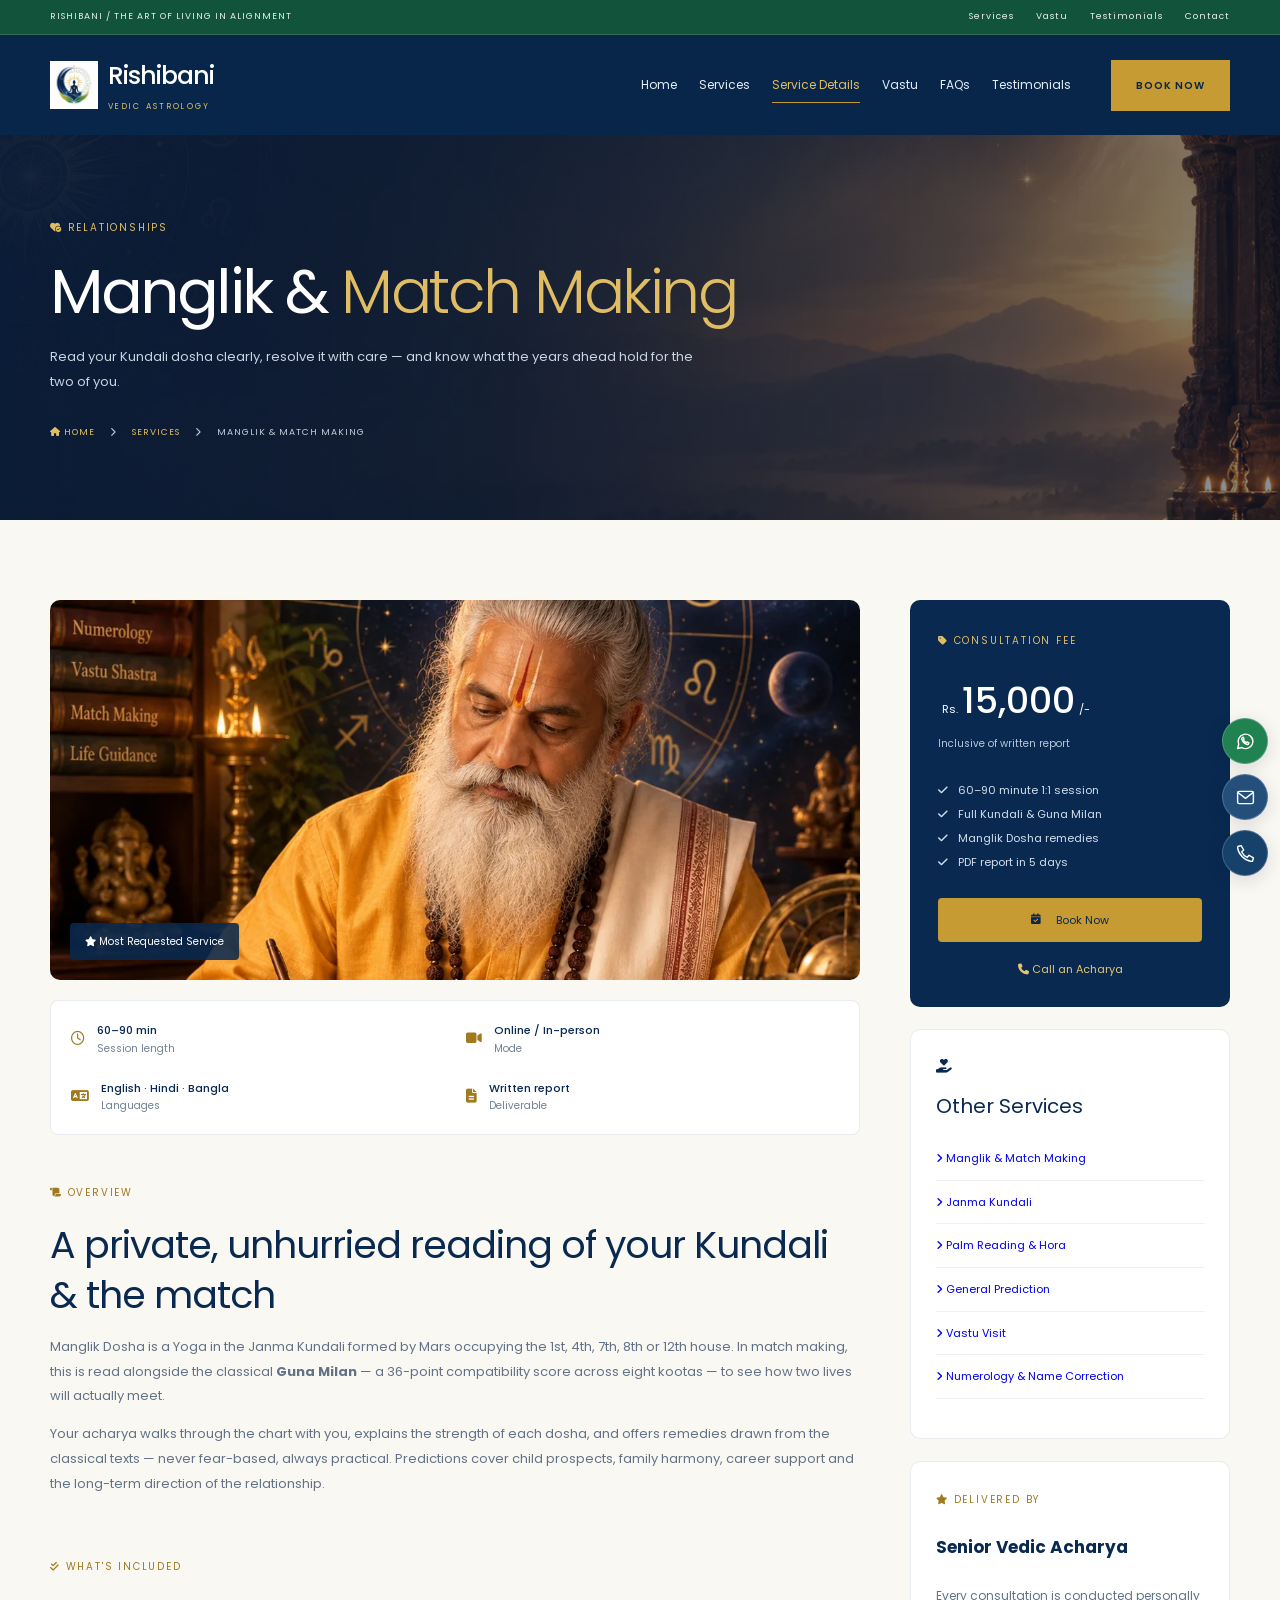
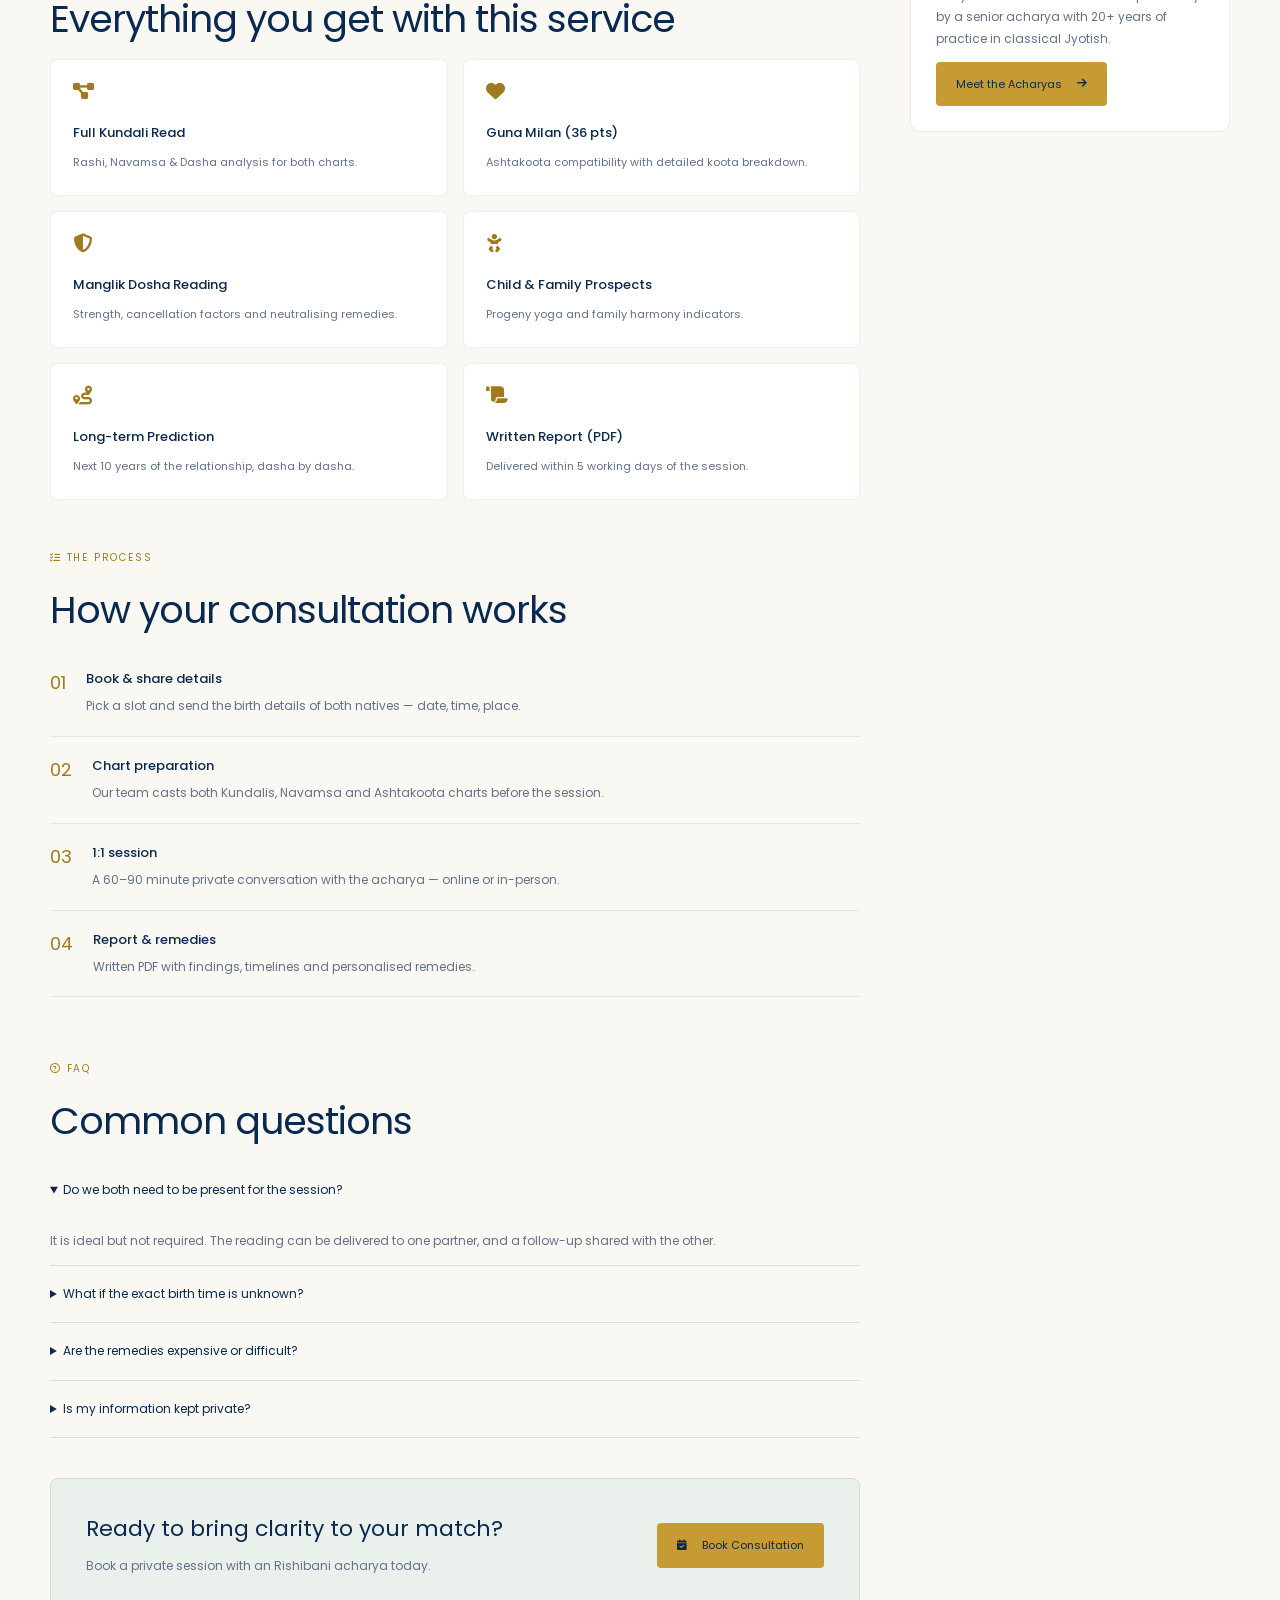
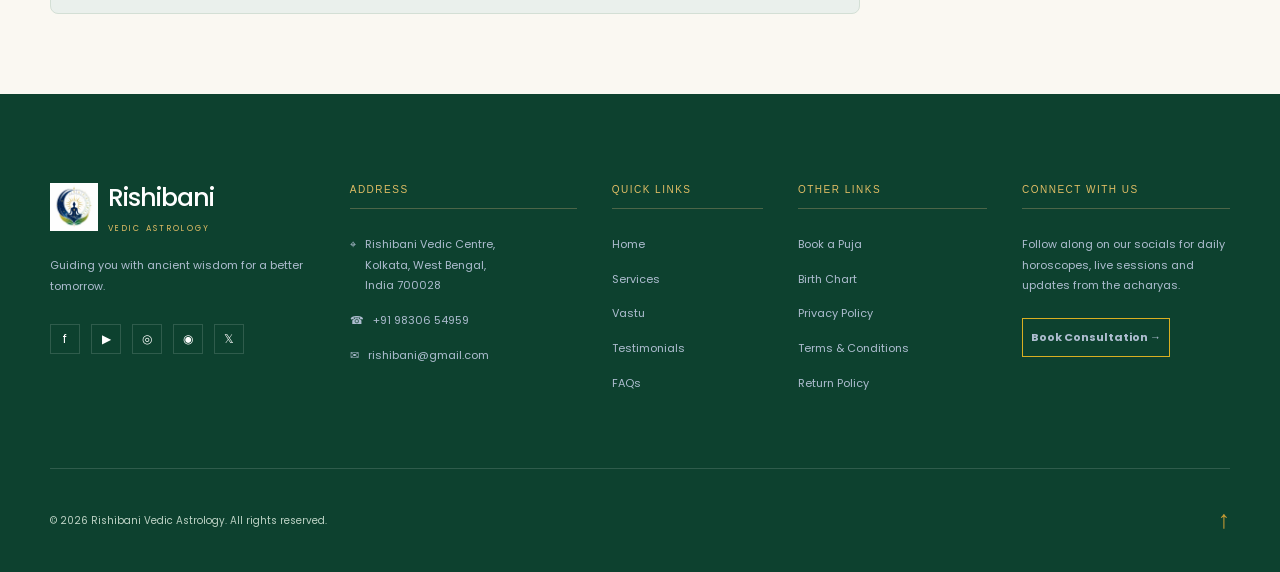
==== service-detail.html @ cd46492f "Initial commit" ====
<!doctype html>
<html lang="en">
  <head>
    <meta charset="utf-8" />
    <meta name="viewport" content="width=device-width, initial-scale=1" />
    <title>Manglik &amp; Match Making Analysis — Rishibani</title>
    <meta name="description" content="Personal Manglik Dosha and Guna Milan analysis by senior Vedic acharyas — includes child-issue and future-relationship prediction, with remedies from classical texts." />
    <link rel="preconnect" href="https://fonts.googleapis.com" />
    <link rel="preconnect" href="https://fonts.gstatic.com" crossorigin />
    <link href="https://fonts.googleapis.com/css2?family=Poppins:wght@300;400;500;600;700;800&display=swap" rel="stylesheet" />
    <link rel="stylesheet" href="https://cdnjs.cloudflare.com/ajax/libs/font-awesome/6.5.2/css/all.min.css" />
    <link rel="icon" type="image/png" href="assets/logo-optimized.webp" />
    <link rel="stylesheet" href="styles.css?v=4" />
  </head>
  <body class="inner-page">

    <div class="preloader" aria-hidden="true"><img src="assets/logo-optimized.webp" alt="" /><span>Rishibani</span><i></i></div>
    <header class="hero inner-header site-header" id="home">

      <div class="contact-bar">
        <div class="container"><span>☎ &nbsp;+91 98306 54959</span><span>✉ &nbsp;rishibani@gmail.com</span><div><a href="services.html">Services</a><a href="index.html#vastu">Vastu</a><a href="index.html#testimonials">Testimonials</a><a href="index.html#book">Contact</a><a href="index.html#book">Login / Signup</a></div></div>
      </div>
      <nav class="nav container" aria-label="Main navigation">
        <a href="index.html" class="brand" aria-label="Rishibani home">
          <img src="assets/logo-optimized.webp" alt="Rishibani logo" /><span><b>Rishibani</b><small>Vedic Astrology</small></span>
        </a>
        <button class="menu-toggle" aria-label="Open menu" aria-expanded="false"><span></span><span></span></button>
        <div class="nav-links">
          <a href="index.html">Home</a>
          <a href="services.html">Services</a><a href="service-detail.html" aria-current="page">Service Details</a><a href="index.html#vastu">Vastu</a><a href="index.html#faq">FAQs</a><a href="index.html#testimonials">Testimonials</a>
        </div>
        <a class="outline-button nav-cta" href="index.html#book">Book Now</a>
      </nav>

    </header>

    <!-- Hero / breadcrumb -->
    <section class="page-hero page-hero-img" style="--hero-img:url('assets/h2-optimized.webp')">
      <div class="ph-bg" aria-hidden="true"></div>
      <div class="ph-orbs" aria-hidden="true">
        <span class="orb-a"></span><span class="orb-b"></span><span class="orb-c"></span>
      </div>
      <div class="container ph-inner">
        <span class="ph-eyebrow"><i class="fa-solid fa-heart-circle-check"></i> Relationships</span>
        <h1>Manglik &amp; <em>Match Making</em></h1>
        <p>Read your Kundali dosha clearly, resolve it with care — and know what the years ahead hold for the two of you.</p>
        <nav class="crumb" aria-label="Breadcrumb">
          <a href="./index.html"><i class="fa-solid fa-house"></i> HOME</a>
          <span class="crumb-sep"><i class="fa-solid fa-chevron-right"></i></span>
          <a href="./services.html">SERVICES</a>
          <span class="crumb-sep"><i class="fa-solid fa-chevron-right"></i></span>
          <span class="crumb-current">MANGLIK &amp; MATCH MAKING</span>
        </nav>
      </div>
    </section>

    <!-- Service detail -->
    <section class="sd-wrap">
      <div class="container sd-grid">

        <!-- Main -->
        <article class="sd-main">

          <!-- Cover image -->
          <div class="sd-cover" style="background-image:url('assets/astologer-optimized.webp')" aria-hidden="true">
            <span class="sd-cover-tag"><i class="fa-solid fa-star"></i> Most Requested Service</span>
          </div>

          <!-- Quick stats -->
          <div class="sd-stats">
            <div class="sd-stat">
              <span class="k"><i class="fa-regular fa-clock"></i></span>
              <div><b>60–90 min</b><em>Session length</em></div>
            </div>
            <div class="sd-stat">
              <span class="k"><i class="fa-solid fa-video"></i></span>
              <div><b>Online / In-person</b><em>Mode</em></div>
            </div>
            <div class="sd-stat">
              <span class="k"><i class="fa-solid fa-language"></i></span>
              <div><b>English · Hindi · Bangla</b><em>Languages</em></div>
            </div>
            <div class="sd-stat">
              <span class="k"><i class="fa-solid fa-file-lines"></i></span>
              <div><b>Written report</b><em>Deliverable</em></div>
            </div>
          </div>

          <!-- Overview -->
          <div class="sd-block">
            <span class="sd-kicker"><i class="fa-solid fa-scroll"></i> Overview</span>
            <h2>A private, unhurried reading of your Kundali &amp; the match</h2>
            <p class="sd-lead">Manglik Dosha is a Yoga in the Janma Kundali formed by Mars occupying the 1st, 4th, 7th, 8th or 12th house. In match making, this is read alongside the classical <b>Guna Milan</b> — a 36-point compatibility score across eight kootas — to see how two lives will actually meet.</p>
            <p>Your acharya walks through the chart with you, explains the strength of each dosha, and offers remedies drawn from the classical texts — never fear-based, always practical. Predictions cover child prospects, family harmony, career support and the long-term direction of the relationship.</p>
          </div>

          <!-- Whats included -->
          <div class="sd-block">
            <span class="sd-kicker"><i class="fa-solid fa-check-double"></i> What's Included</span>
            <h2>Everything you get with this service</h2>
            <div class="sd-inc">
              <div class="sd-inc-item">
                <i class="fa-solid fa-diagram-project"></i>
                <h4>Full Kundali Read</h4>
                <p>Rashi, Navamsa &amp; Dasha analysis for both charts.</p>
              </div>
              <div class="sd-inc-item">
                <i class="fa-solid fa-heart"></i>
                <h4>Guna Milan (36 pts)</h4>
                <p>Ashtakoota compatibility with detailed koota breakdown.</p>
              </div>
              <div class="sd-inc-item">
                <i class="fa-solid fa-shield-halved"></i>
                <h4>Manglik Dosha Reading</h4>
                <p>Strength, cancellation factors and neutralising remedies.</p>
              </div>
              <div class="sd-inc-item">
                <i class="fa-solid fa-baby"></i>
                <h4>Child &amp; Family Prospects</h4>
                <p>Progeny yoga and family harmony indicators.</p>
              </div>
              <div class="sd-inc-item">
                <i class="fa-solid fa-route"></i>
                <h4>Long-term Prediction</h4>
                <p>Next 10 years of the relationship, dasha by dasha.</p>
              </div>
              <div class="sd-inc-item">
                <i class="fa-solid fa-scroll"></i>
                <h4>Written Report (PDF)</h4>
                <p>Delivered within 5 working days of the session.</p>
              </div>
            </div>
          </div>

          <!-- Process -->
          <div class="sd-block">
            <span class="sd-kicker"><i class="fa-solid fa-list-check"></i> The Process</span>
            <h2>How your consultation works</h2>
            <ol class="sd-steps">
              <li>
                <span class="sn">01</span>
                <div><h4>Book &amp; share details</h4><p>Pick a slot and send the birth details of both natives — date, time, place.</p></div>
              </li>
              <li>
                <span class="sn">02</span>
                <div><h4>Chart preparation</h4><p>Our team casts both Kundalis, Navamsa and Ashtakoota charts before the session.</p></div>
              </li>
              <li>
                <span class="sn">03</span>
                <div><h4>1:1 session</h4><p>A 60–90 minute private conversation with the acharya — online or in-person.</p></div>
              </li>
              <li>
                <span class="sn">04</span>
                <div><h4>Report &amp; remedies</h4><p>Written PDF with findings, timelines and personalised remedies.</p></div>
              </li>
            </ol>
          </div>

          <!-- FAQ -->
          <div class="sd-block">
            <span class="sd-kicker"><i class="fa-regular fa-circle-question"></i> FAQ</span>
            <h2>Common questions</h2>
            <div class="sd-faq">
              <details open>
                <summary>Do we both need to be present for the session?</summary>
                <p>It is ideal but not required. The reading can be delivered to one partner, and a follow-up shared with the other.</p>
              </details>
              <details>
                <summary>What if the exact birth time is unknown?</summary>
                <p>We can perform a birth-time rectification using major life events, or fall back to a Hora + Palmistry reading — please tell us at booking.</p>
              </details>
              <details>
                <summary>Are the remedies expensive or difficult?</summary>
                <p>No. Our remedies are simple mantra, daan and lifestyle practices from the classical texts — never fear-based or costly.</p>
              </details>
              <details>
                <summary>Is my information kept private?</summary>
                <p>Yes. All charts, notes and reports are strictly confidential to you and your acharya.</p>
              </details>
            </div>
          </div>

          <!-- Bottom CTA -->
          <div class="sd-cta-strip">
            <div>
              <h3>Ready to bring clarity to your match?</h3>
              <p>Book a private session with an Rishibani acharya today.</p>
            </div>
            <a href="index.html#book" class="btn btn-gold"><i class="fa-solid fa-calendar-check"></i> Book Consultation</a>
          </div>

        </article>

        <!-- Sidebar -->
        <aside class="sd-side">

          <!-- Booking card (sticky) -->
          <div class="sd-book">
            <div class="sd-book-top">
              <span class="sd-book-eyebrow"><i class="fa-solid fa-tag"></i> Consultation Fee</span>
              <div class="sd-book-price">
                <span class="cur">Rs.</span><span class="amt">15,000</span><span class="suf">/-</span>
              </div>
              <span class="sd-book-note">Inclusive of written report</span>
            </div>
            <ul class="sd-book-list">
              <li><i class="fa-solid fa-check"></i> 60–90 minute 1:1 session</li>
              <li><i class="fa-solid fa-check"></i> Full Kundali &amp; Guna Milan</li>
              <li><i class="fa-solid fa-check"></i> Manglik Dosha remedies</li>
              <li><i class="fa-solid fa-check"></i> PDF report in 5 days</li>
            </ul>
            <a href="index.html#book" class="sd-book-cta"><i class="fa-solid fa-calendar-check"></i> Book Now</a>
            <a href="tel:+919830654959" class="sd-book-alt"><i class="fa-solid fa-phone"></i> Call an Acharya</a>
          </div>

          <!-- Other services -->
          <div class="side-card">
            <div class="side-head"><span class="ico"><i class="fa-solid fa-hand-holding-heart"></i></span><h3>Other Services</h3></div>
            <ul class="cat-list">
              <li><a href="./service-detail.html"><i class="fa-solid fa-angle-right"></i> Manglik &amp; Match Making</a></li>
              <li><a href="./service-detail.html"><i class="fa-solid fa-angle-right"></i> Janma Kundali</a></li>
              <li><a href="services.html#palm-reading"><i class="fa-solid fa-angle-right"></i> Palm Reading &amp; Hora</a></li>
              <li><a href="./service-detail.html"><i class="fa-solid fa-angle-right"></i> General Prediction</a></li>
              <li><a href="./service-detail.html"><i class="fa-solid fa-angle-right"></i> Vastu Visit</a></li>
              <li><a href="./service-detail.html"><i class="fa-solid fa-angle-right"></i> Numerology &amp; Name Correction</a></li>
            </ul>
          </div>

          <!-- Acharya card -->
          <div class="consult-card">
            <div class="cc-halo" aria-hidden="true"></div>
            <span class="cc-eyebrow"><i class="fa-solid fa-star"></i> Delivered by</span>
            <h4>Senior Vedic Acharya</h4>
            <p>Every consultation is conducted personally by a senior acharya with 20+ years of practice in classical Jyotish.</p>
            <a href="index.html#book" class="cc-btn">Meet the Acharyas <i class="fa-solid fa-arrow-right"></i></a>
          </div>

        </aside>

      </div>
    </section>

    <footer class="site-footer">
      <div class="container footer-grid">
        <div class="footer-brand"><a class="brand" href="#home"><img src="assets/logo-optimized.webp" alt="Rishibani logo" /><span><b>Rishibani</b><small>Vedic Astrology</small></span></a><p>Guiding you with ancient wisdom for a better tomorrow.</p><div class="social-links"><a href="#home">f</a><a href="#home">▶</a><a href="#home">◎</a><a href="#home">◉</a><a href="#home">𝕏</a></div></div>
        <div><h3>Address</h3><p class="footer-address">⌖ &nbsp; Rishibani Vedic Centre,<br />&nbsp;&nbsp;&nbsp;&nbsp; Kolkata, West Bengal,<br />&nbsp;&nbsp;&nbsp;&nbsp; India 700028</p><p>☎ &nbsp; +91 98306 54959</p><p>✉ &nbsp; rishibani@gmail.com</p></div>
        <div><h3>Quick Links</h3><a href="#home">Home</a><a href="services.html">Services</a><a href="index.html#vastu">Vastu</a><a href="index.html#testimonials">Testimonials</a><a href="index.html#faq">FAQs</a></div>
        <div><h3>Other Links</h3><a href="index.html#book">Book a Puja</a><a href="index.html#book">Birth Chart</a><a href="#home">Privacy Policy</a><a href="#home">Terms &amp; Conditions</a><a href="#home">Return Policy</a></div>
        <div><h3>Connect With Us</h3><p class="connect-copy">Follow along on our socials for daily horoscopes, live sessions and updates from the acharyas.</p><a class="footer-cta" href="index.html#book">Book Consultation →</a></div>
      </div>
      <div class="footer-bottom container"><span>© 2026 Rishibani Vedic Astrology. All rights reserved.</span><a href="#home" aria-label="Back to top">↑</a></div>
    </footer>
    <nav class="contact-dock" aria-label="Quick contact">
      <a class="dock-whatsapp" href="https://wa.me/919830654959" target="_blank" rel="noopener noreferrer" aria-label="Chat on WhatsApp"><svg viewBox="0 0 24 24" aria-hidden="true"><path d="M20.5 11.5a8.5 8.5 0 0 1-12.7 7.4L3 20l1.2-4.6a8.5 8.5 0 1 1 16.3-3.9Z"/><path d="M8.4 7.6c-.7.2-.9 1.1-.6 2 .8 2.7 3 4.9 5.7 5.7.9.3 1.8.1 2-.6l.4-1.1-2.2-1.1-.8.9c-1.5-.7-2.7-1.9-3.4-3.4l.9-.8-1.1-2.2Z"/></svg><span>WhatsApp</span></a>
      <a class="dock-mail" href="mailto:rishibani@gmail.com" aria-label="Email Rishibani"><svg viewBox="0 0 24 24" aria-hidden="true"><rect x="3" y="5" width="18" height="14" rx="2"/><path d="m3 6 9 7 9-7"/></svg><span>Email us</span></a>
      <a class="dock-call" href="tel:+919830654959" aria-label="Call Rishibani"><svg viewBox="0 0 24 24" aria-hidden="true"><path d="m7 3 3 5-2.5 2a14 14 0 0 0 6.5 6.5l2-2.5 5 3-.7 3c-.2.8-1 1.2-1.8 1C10.8 19.8 4.2 13.2 3 5.5 2.8 4.7 3.2 4 4 3.7Z"/></svg><span>Call us</span></a>
      <button class="scroll-top" type="button" aria-label="Scroll to top" hidden><svg viewBox="0 0 24 24" aria-hidden="true"><path d="m5 11 7-7 7 7M12 4v16"/></svg><span>Back to top</span></button>
    </nav>
    <script src="script.js"></script>
  </body>
</html>
---- styles.css ----
/*
 * Rishibani
 * Shared styles first, followed by home sections and service pages.
 * Later rules contain layout overrides; keep this order when editing.
 */

/* Shared styles and home page sections */
/* Interaction polish */
.site-header .nav-links a[aria-current="page"] {
  color:#e2bd62;
}
.site-header .nav-links a[aria-current="page"]::after {
  transform:scaleX(1);
}
.home-page .hero .card-devendra {
  background:#0b2947e8;
  border:1px solid #e0bd6538;
  border-radius:110px 110px 8px 8px;
}
.home-page .hero .guru-card p {
  color:#e5c67b;
}
.home-page .hero .card-devendra h2 {
  margin-top:13px;
}
.home-page .hero .card-devendra p {
  padding-bottom:6px;
}
body .upload-box:focus-visible,body summary:focus-visible {
  outline:2px solid #a17a20;
  outline-offset:4px;
}
body .faq-list details[open] {
  padding:0 15px;
  border-left:2px solid #c69b34;
}
body .faq-list details[open] summary {
  color:#092950;
  font-weight:500;
}
body .contact-dock {
  right:12px;
}
@media(max-width:760px) {
  body .contact-dock {
    flex-direction:row;
    bottom:max(10px,env(safe-area-inset-bottom));
    right:10px;
    gap:7px;
    padding:7px;
    background:#08264aee;
    border:1px solid #ffffff25;
    border-radius:30px;
  }
  body .contact-dock span { display:none; }
  body .site-footer { padding-bottom:75px; }
  body .nav.is-open .nav-links {
    box-shadow:0 16px 32px #061d3933;
  }
}
/* Keep scroll effects lightweight, especially on mobile. */
body .journey-card,body .ritual-card::before {
  backdrop-filter:none;
}
body .reveal {
  translate:none;
  transform:none;
  transition:opacity .35s ease;
}
body .page-progress {
  width:100%;
  transform:scaleX(0);
  transform-origin:left;
}
/* Home / our approach */
.history-section {
  background:#07170c url("assets/history-optimized.webp") center top / 100% auto no-repeat;
  padding:clamp(300px,37vw,540px) 0 85px;
  color:#f7f4e7;
  text-align:center;
}
.history-content {
  max-width:900px;
}
.history-kicker {
  color:#e0bd65;
  font-size:9px;
  letter-spacing:2.2px;
  margin-bottom:18px;
}
.history-content h2 {
  font-size:clamp(28px,3.1vw,44px);
  line-height:1.3;
  letter-spacing:-1px;
  margin-bottom:25px;
}
.history-content h2 span {
  color:#e0bd65;
}
.history-content>p:not(.history-kicker) {
  font-size:13px;
  line-height:1.95;
  color:#d6dece;
  max-width:790px;
  margin:0 auto 20px;
}
.history-content .gold-button {
  margin-top:12px;
  border-radius:5px;
}
@media(max-width:760px) {
  .history-section {
    background-size:auto 530px;
    padding:290px 0 60px;
  }
  .history-content h2 { font-size:29px; }
  .history-content>p:not(.history-kicker) { font-size:12px; }
}
/* Shared / sticky header */
/* Home header sits over the hero artwork until the page scrolls. */
.home-page header.site-header {
  background:transparent;
  margin-bottom:-100px;
  transition:background-color .25s,box-shadow .25s;
}
.home-page header.site-header .contact-bar {
  background:#12533c;
}
.home-page .hero-grid {
  padding-top:155px;
}
.home-page header.site-header.is-scrolled {
  background:#08264a;
  box-shadow:0 5px 22px #061d3926;
}
.home-page .vastu-plan {
  left:auto;
  right:calc(58% + 30px);
  bottom:auto;
  top:25px;
  width:125px;
  transform:rotate(4deg);
}
.home-page .vastu-house p {
  right:25px;
}
@media(max-width:760px) {
  .home-page header.site-header { margin-bottom:-90px; }
  .home-page .hero-grid { padding-top:125px; }
}
header.site-header {
  position:sticky;
  top:0;
  z-index:100;
  background:#08264a;
  color:#faf8f2;
  overflow:visible;
}
.site-header .nav {
  gap:20px;
}
.site-header .nav-links {
  gap:22px;
}
.site-header .nav-cta {
  background:#c69b34;
  color:#08264a;
  font-weight:600;
}
html {
  scroll-padding-top:155px!important;
}
@media(max-width:1000px) and (min-width:761px) {
  .site-header .nav-links { gap:12px; }
  .site-header .nav-links a { font-size:10px; }
  .site-header .brand b { font-size:22px; }
  .site-header .nav-cta { padding:10px 14px; }
}
@media(max-width:760px) {
  html { scroll-padding-top:140px!important; }
  .site-header .nav.is-open .nav-links {
    display:flex;
    gap:0;
    top:82px;
    background:#10345b;
    max-height:calc(100dvh - 140px);
    overflow-y:auto;
  }
}

:root  {
  --ink:#0d0928;
  --paper:#fffdf7;
  --gold:#d8af22;
  --violet:#28123f;
}

*  {
  box-sizing:border-box;
}

html  {
  scroll-behavior:smooth;
}

body  {
  margin:0;
  color:#fff;
  font-family:"DM Sans", sans-serif;
  background:var(--ink);
}

.hero  {
  min-height:100vh;
  overflow:hidden;
  position:relative;
  isolation:isolate;
  background:linear-gradient(rgba(9,5,31,.64),rgba(9,5,31,.82)),url("assets/hero.png") center/cover;
}

.hero::before  {
  content:"";
  position:absolute;
  inset:0;
  z-index:-2;
  opacity:.35;
  background-image:linear-gradient(30deg,transparent 49.5%,rgba(203,183,255,.18) 50%,transparent 50.5%),linear-gradient(-30deg,transparent 49.5%,rgba(203,183,255,.15) 50%,transparent 50.5%);
  background-size:190px 155px;
}

.container  {
  width:min(100% - 80px, 1280px);
  margin:auto;
}

.contact-bar  {
  position:relative;
  z-index:5;
  background:#0e4e38;
  border-top:1px solid rgba(255,255,255,.25);
  border-bottom:1px solid rgba(255,255,255,.18);
}

.contact-bar>.container  {
  min-height:41px;
  display:flex;
  align-items:center;
  gap:28px;
  color:#f5e4be;
  font-size:12px;
  font-weight:700;
}

.contact-bar span  {
  white-space:nowrap;
}

.contact-bar>div>div  {
  display:flex;
  gap:22px;
  margin-left:auto;
}

.contact-bar a  {
  color:#f4ead9;
  text-decoration:none;
}

.nav  {
  height:87px;
  display:flex;
  align-items:center;
  gap:36px;
  position:relative;
  z-index:3;
}

.brand  {
  color:#fff;
  text-decoration:none;
  display:flex;
  align-items:center;
  gap:10px;
  font-size:20px;
  letter-spacing:-.8px;
}

.brand img  {
  width:54px;
  height:54px;
  padding:3px;
  border-radius:2px;
  background:#fffdf4;
  object-fit:contain;
}

.brand b  {
  display:block;
  color:#fff;
  font-size:26px;
  line-height:1;
}

.brand small  {
  display:block;
  margin-top:5px;
  color:#d8af22;
  font-size:8px;
  font-weight:700;
  letter-spacing:2.3px;
  text-transform:uppercase;
}

.nav-links  {
  display:flex;
  gap:34px;
  margin-left:auto;
}

.nav-links a  {
  color:#e3dded;
  text-decoration:none;
  font-size:13px;
  transition:color .2s;
}

.nav-links a:hover  {
  color:var(--gold);
}

.outline-button,.gold-button  {
  border:1px solid var(--gold);
  border-radius:6px;
  min-height:44px;
  display:inline-flex;
  justify-content:center;
  align-items:center;
  padding:0 23px;
  color:#f7e99d;
  font-size:12px;
  font-weight:700;
  text-transform:uppercase;
  text-decoration:none;
  white-space:nowrap;
}

.nav-cta  {
  margin-left:105px;
}

.gold-button  {
  color:#17100a;
  background:var(--gold);
  min-height:51px;
  padding:0 25px;
  gap:12px;
  box-shadow:0 8px 27px rgba(217,175,34,.2);
}

.gold-button span  {
  font-size:19px;
}

.hero-grid  {
  min-height:calc(100vh - 94px);
  display:grid;
  grid-template-columns:1.14fr .86fr;
  align-items:center;
  gap:55px;
  padding:38px 0 95px;
  position:relative;
  z-index:1;
}

.eyebrow  {
  width:max-content;
  margin:0 0 28px;
  padding:7px 12px;
  border:1px solid rgba(216,175,34,.55);
  border-radius:20px;
  color:#eee8ed;
  letter-spacing:.2px;
  font-size:10px;
  font-weight:600;
}

h1  {
  margin:0;
  max-width:690px;
  font:700 clamp(42px,4.3vw,70px)/1.08 "Playfair Display", serif;
  letter-spacing:-2.5px;
}

.quote  {
  border-left:3px solid var(--gold);
  margin:27px 0 20px;
  padding:3px 0 3px 13px;
  color:#eeeaf4;
  font:600 14px/1.6 "Playfair Display",serif;
}

.description  {
  max-width:590px;
  margin:0;
  color:#aaa5bb;
  font-size:14px;
  line-height:1.7;
}

.hero-actions  {
  display:flex;
  gap:14px;
  margin-top:28px;
}

.guru-cards  {
  display:flex;
  align-items:center;
  gap:18px;
  justify-content:center;
  padding-top:18px;
}

.guru-card  {
  flex:1;
  max-width:255px;
  padding:9px 9px 17px;
  background:linear-gradient(145deg,rgba(72,34,93,.92),rgba(34,12,57,.9));
  border:1px solid rgba(177,104,194,.52);
  border-radius:14px;
  box-shadow:0 18px 50px rgba(0,0,0,.3);
}

.card-shastri  {
  transform:translateY(-13px);
}

.portrait  {
  height:245px;
  border-radius:8px;
  overflow:hidden;
  position:relative;
  background:#221536;
}

.portrait img  {
  width:100%;
  height:100%;
  display:block;
  object-fit:cover;
  object-position:center 34%;
  transition:transform .4s ease;
}

.guru-card:hover .portrait img  {
  transform:scale(1.045);
}

.guru-card h2  {
  margin:12px 0 2px;
  font:600 16px "Playfair Display",serif;
}

.guru-card p  {
  margin:0;
  color:#d7b532;
  font-size:10px;
}

.zodiac  {
  position:absolute;
  color:rgba(217,193,156,.1);
  font:130px/1 "Playfair Display",serif;
  border:1px solid rgba(217,193,156,.08);
  width:155px;
  height:155px;
  border-radius:50%;
  display:grid;
  place-items:center;
  z-index:-1;
}

.zodiac-left {
  left:-30px;
  top:115px
}

.zodiac-top {
  left:41%;
  top:18px
}

.zodiac-right {
  right:20px;
  top:80px
}

.scroll-cue  {
  position:absolute;
  bottom:24px;
  left:50%;
  transform:translateX(-50%);
  color:rgba(255,255,255,.45);
  letter-spacing:2px;
  font-size:9px;
}

.scroll-cue i {
  display:block;
  width:1px;
  height:25px;
  background:var(--gold);
  margin:7px auto 0;
}

.menu-toggle {
  display:none
}

.shanti-section  {
  background:#07031b;
  padding:105px 0;
}

.shanti-grid  {
  display:grid;
  grid-template-columns:420px 1fr;
  align-items:center;
  gap:65px;
}

.feature-guru-card  {
  margin:0;
  padding:14px 14px 18px;
  border:1px solid rgba(194,135,81,.35);
  border-radius:20px;
  background:#21103d;
}

.feature-guru-card img  {
  display:block;
  width:100%;
  aspect-ratio:1/1.04;
  object-fit:cover;
  object-position:center 40%;
  border-radius:8px;
}

.feature-guru-card h2  {
  margin:18px 0 3px;
  font:600 21px "Playfair Display",serif;
}

.feature-guru-card p  {
  margin:0;
  color:#d8af22;
  font-size:12px;
}

.section-kicker  {
  margin:0 0 17px;
  color:#e8be20;
  font-size:11px;
  font-weight:700;
}

.shanti-copy>h2  {
  margin:0;
  font:600 clamp(36px,3.5vw,55px)/1.13 "Playfair Display",serif;
  letter-spacing:-1.6px;
}

.section-intro  {
  max-width:720px;
  margin:18px 0 32px;
  color:#cbc4d5;
  font-size:15px;
  line-height:1.55;
}

.outcome-grid  {
  display:grid;
  grid-template-columns:1fr 1fr;
  gap:18px;
}

.outcome  {
  min-height:180px;
  padding:23px;
  border:1px solid;
  border-radius:14px;
  background:#160a31;
}

.outcome>div  {
  display:flex;
  justify-content:space-between;
  align-items:center;
}

.outcome h3  {
  margin:0;
  font:600 19px "Playfair Display",serif;
}

.outcome span  {
  font-size:24px;
}

.outcome ul  {
  list-style:none;
  padding:0;
  margin:58px 0 0;
  color:#e1dce7;
  font-size:12px;
  line-height:2.1;
}

.outcome li::before  {
  content:"✓";
  margin-right:12px;
  font-weight:700;
}

.planned  {
  border-color:#20c8c4;
}

.planned h3,.planned span,.planned li::before  {
  color:#25d7d2;
}

.chaos  {
  border-color:#ec2672;
}

.chaos h3,.chaos span,.chaos li::before  {
  color:#fb3479;
}

.shanti-cta  {
  margin-top:32px;
  background:#ff9d17;
  border-color:#ff9d17;
}

.future-section  {
  min-height:510px;
  position:relative;
  overflow:hidden;
  color:#1b2032;
  background:#f8ead4;
}

.future-image,.future-overlay  {
  position:absolute;
  inset:0;
}

.future-image  {
  background:url("assets/p1-optimized.webp") center/cover;
}

.future-overlay  {
  background:linear-gradient(90deg,rgba(255,244,218,.89) 0%,rgba(255,241,215,.73) 43%,rgba(255,245,226,.83) 100%);
}

.future-layout  {
  min-height:510px;
  position:relative;
  display:grid;
  grid-template-columns:42% 58%;
  align-items:center;
  gap:20px;
}

.future-copy  {
  padding:45px 0;
}

.future-kicker  {
  margin:0 0 8px;
  color:#9f641e;
  letter-spacing:1px;
  font-size:13px;
  font-weight:700;
}

.future-kicker b  {
  padding:0 7px;
}

.future-copy h2  {
  margin:0;
  font:700 clamp(43px,4vw,65px)/1 "Playfair Display",serif;
  letter-spacing:-2px;
}

.future-copy>p:not(.future-kicker)  {
  max-width:590px;
  margin:16px 0 22px;
  font-size:16px;
  font-weight:500;
  line-height:1.45;
}

.journey-button  {
  display:inline-flex;
  gap:18px;
  align-items:center;
  padding:14px 27px;
  background:#a96910;
  color:#fff7e7;
  border-radius:15px;
  text-decoration:none;
  font-weight:700;
}

.journey-button span  {
  font-size:22px;
}

.future-copy blockquote  {
  margin:15px 0 0 280px;
  padding:12px 18px;
  width:max-content;
  border:1px solid rgba(255,255,255,.9);
  border-radius:40px;
  background:rgba(255,252,241,.32);
  font:italic 16px/1.35 "Playfair Display",serif;
}

.journey-card  {
  padding:16px 20px 20px;
  border:1px solid rgba(197,153,91,.22);
  border-radius:17px;
  text-align:center;
  background:rgba(255,252,241,.67);
  box-shadow:0 8px 22px rgba(133,88,30,.08);
}

.journey-card h3  {
  margin:0 0 17px;
  font:700 22px "Playfair Display",serif;
}

.journey-steps  {
  display:flex;
  align-items:flex-start;
  justify-content:space-between;
  gap:8px;
}

.journey-steps article  {
  flex:1;
  min-width:0;
}

.journey-steps>b  {
  margin-top:38px;
  color:#754a31;
  font-size:28px;
  font-weight:400;
}

.step-icon  {
  width:80px;
  aspect-ratio:1;
  display:grid;
  place-items:center;
  margin:auto;
  color:#fff;
  border-radius:50%;
  font:38px "Playfair Display",serif;
  font-style:normal;
}

.chart {
  background:#284776
}

.life {
  background:#874aa4
}

.insight {
  background:#ed942f
}

.guide {
  background:#3e966d
}

.action {
  background:#c69436
}

.journey-steps h4  {
  margin:12px 0 5px;
  font:700 13px/1.05 "DM Sans",sans-serif;
}

.journey-steps p  {
  margin:0;
  font-size:11px;
  line-height:1.25;
}

.spheres-section  {
  padding:95px 0 110px;
  background:#07031b;
}

.spheres-heading  {
  text-align:center;
}

.spheres-heading p  {
  margin:0 0 17px;
  color:#e2be23;
  font-size:10px;
  font-weight:700;
}

.spheres-heading h2  {
  margin:0;
  color:#fffdf8;
  font:600 clamp(34px,3.6vw,52px)/1.12 "Playfair Display",serif;
  letter-spacing:-1.2px;
}

.spheres-heading span  {
  display:block;
  margin-top:15px;
  color:#d0c9d8;
  font-size:14px;
}

.sphere-grid  {
  display:grid;
  grid-template-columns:repeat(5,1fr);
  gap:13px;
  margin-top:48px;
}

.sphere-card  {
  min-width:0;
  overflow:hidden;
  border:1px solid;
  border-radius:13px;
  position:relative;
  min-height:300px;
  display:flex;
  flex-direction:column;
}

.sphere-card img  {
  width:100%;
  height:118px;
  object-fit:cover;
  object-position:center;
  opacity:.36;
  mix-blend-mode:luminosity;
}

.sphere-content  {
  position:relative;
  padding:0 20px 19px;
  margin-top:auto;
}

.sphere-content i  {
  display:grid;
  place-items:center;
  width:41px;
  height:41px;
  margin:-21px 0 72px;
  border-radius:50%;
  background:rgba(255,255,255,.12);
  color:#e8c91d;
  font:24px/1 "DM Sans",sans-serif;
  font-style:normal;
}

.sphere-content h3  {
  margin:0 0 8px;
  color:#fffdf8;
  font:600 18px "Playfair Display",serif;
}

.sphere-content p  {
  margin:0;
  color:#e1dce5;
  font-size:12px;
  line-height:1.45;
}

.career {
  background:#402266;
  border-color:#8855b1
}

.health {
  background:#591a4f;
  border-color:#984271
}

.finance {
  background:#583518;
  border-color:#a76e30
}

.education {
  background:#233f67;
  border-color:#456d9a
}

.love {
  background:#5b1c2e;
  border-color:#aa4c52
}

.vastu-section  {
  color:#253f6e;
  padding:26px 0;
  background:#fbf4e6;
}

.vastu-layout  {
  display:grid;
  grid-template-columns:22% 42% 36%;
  min-height:440px;
}

.vastu-house  {
  position:relative;
  overflow:hidden;
}

.vastu-house img  {
  width:100%;
  height:100%;
  object-fit:cover;
}

.vastu-house::after  {
  content:"";
  position:absolute;
  inset:0;
  background:linear-gradient(180deg,rgba(255,241,214,.38),rgba(255,222,181,.2));
}

.vastu-house p  {
  position:absolute;
  z-index:1;
  top:35px;
  left:40px;
  margin:0;
  color:#3d3735;
  font:600 26px/1.24 "Playfair Display",serif;
}

.vastu-details  {
  padding:33px 30px;
}

.vastu-label  {
  margin:0 0 3px;
  color:#ac6b12;
  font-size:10px;
  font-weight:700;
}

.vastu-details h2  {
  margin:0;
  font:700 clamp(28px,2.7vw,45px)/1.12 "Playfair Display",serif;
}

.vastu-details h3  {
  margin:6px 0 12px;
  color:#ad6a19;
  font-size:15px;
}

.vastu-details>p:not(.vastu-label)  {
  margin:0;
  color:#596172;
  font-size:13px;
  line-height:1.5;
}

.vastu-actions  {
  display:grid;
  grid-template-columns:1.16fr .84fr;
  gap:25px;
  margin-top:18px;
}

.upload-box  {
  min-height:172px;
  display:flex;
  flex-direction:column;
  align-items:center;
  justify-content:center;
  gap:10px;
  border:2px dashed #75a4df;
  border-radius:12px;
  background:#eef6ff;
  text-align:center;
  cursor:pointer;
}

.upload-box span  {
  color:#478ad1;
  font-size:43px;
  line-height:.7;
}

.upload-box strong  {
  color:#386caf;
  font-size:13px;
  line-height:1.35;
}

.upload-box small  {
  color:#7a8ba1;
  font-size:10px;
}

.vastu-benefits  {
  display:flex;
  flex-direction:column;
  justify-content:space-around;
  color:#4b596b;
  font-size:12px;
}

.vastu-benefits span  {
  white-space:nowrap;
}

.vastu-button  {
  display:inline-flex;
  align-items:center;
  justify-content:center;
  gap:16px;
  padding:13px 20px;
  border-radius:20px;
  background:#a96114;
  color:#fff;
  text-decoration:none;
  font-weight:700;
}

.vastu-button b  {
  font-size:20px;
}

.vastu-plan  {
  display:grid;
  grid-template-columns:1fr 95px;
  align-items:center;
  gap:8px;
  padding:26px 18px 26px 0;
}

.vastu-plan img  {
  width:100%;
  max-height:368px;
  object-fit:contain;
}

.vastu-plan p  {
  color:#564846;
  font:italic 17px/1.35 "Playfair Display",serif;
}

.rituals-section  {
  padding:100px 0;
  background:#07031b;
}

.rituals-heading  {
  text-align:center;
}

.rituals-heading p  {
  margin:0 0 27px;
  color:#e0b81d;
  font-size:12px;
  font-weight:700;
}

.rituals-heading h2  {
  margin:0;
  font:600 clamp(40px,4.1vw,65px)/1.1 "Playfair Display",serif;
  letter-spacing:-1.7px;
}

.rituals-heading span  {
  display:block;
  max-width:810px;
  margin:23px auto 0;
  color:#d9d1e1;
  font-size:18px;
  line-height:1.4;
}

.ritual-grid  {
  display:grid;
  grid-template-columns:repeat(3,1fr);
  gap:30px;
  margin-top:74px;
}

.ritual-card  {
  overflow:hidden;
  border:1px solid rgba(207,170,43,.42);
  border-radius:21px;
  background:#25103f;
}

.ritual-card img  {
  display:block;
  width:100%;
  height:240px;
  object-fit:cover;
  object-position:center;
}

.ritual-card>div  {
  min-height:285px;
  padding:33px 31px 25px;
  display:flex;
  flex-direction:column;
}

.ritual-card h3  {
  margin:0;
  font:600 27px "Playfair Display",serif;
}

.ritual-card p  {
  max-width:360px;
  margin:14px 0;
  color:#e1d9e6;
  font-size:16px;
  line-height:1.45;
}

.ritual-card a  {
  display:flex;
  align-items:center;
  justify-content:center;
  min-height:67px;
  margin-top:auto;
  border-radius:11px;
  background:#d9b532;
  color:#0d0821;
  font-size:17px;
  font-weight:700;
  text-decoration:none;
  text-transform:uppercase;
}

.support-section  {
  display:grid;
  grid-template-columns:32% 45% 23%;
  background:#fffaf0;
  color:#233a68;
}

.support-faq,.support-testimonials  {
  padding:34px;
  border-right:1px solid #eadfcd;
}

.support-title  {
  position:relative;
}

.support-title h2,.puja-booking h2  {
  margin:0;
  font:700 29px "Playfair Display",serif;
}

.support-title>a  {
  position:absolute;
  top:8px;
  right:0;
  color:#a7651c;
  font-size:12px;
  font-weight:700;
  text-decoration:none;
}

.support-title p  {
  margin:5px 0 16px;
  color:#626875;
  font-size:13px;
}

.faq-list  {
  display:grid;
  gap:7px;
}

.faq-list details  {
  border:1px solid #eee5d8;
  border-radius:9px;
  background:#fffdf9;
}

.faq-list summary  {
  padding:13px 16px;
  color:#34415d;
  cursor:pointer;
  font-size:13px;
  font-weight:600;
}

.faq-list p  {
  margin:0;
  padding:0 16px 12px;
  color:#637084;
  font-size:12px;
  line-height:1.4;
}

.testimonial-grid  {
  display:grid;
  grid-template-columns:repeat(3,1fr);
  gap:16px;
}

.testimonial-grid article  {
  min-width:0;
  padding:7px;
  border:1px solid #eee5d8;
  border-radius:12px;
  background:#fffdf9;
  box-shadow:0 4px 11px rgba(49,36,16,.05);
}

.video-thumb  {
  position:relative;
  overflow:hidden;
  height:157px;
  border-radius:8px;
  background:#68534d;
}

.video-thumb img  {
  width:100%;
  height:100%;
  object-fit:cover;
}

.video-thumb::after  {
  content:"";
  position:absolute;
  inset:0;
  background:linear-gradient(180deg,transparent,rgba(15,8,12,.34));
}

.video-thumb button  {
  position:absolute;
  z-index:1;
  top:50%;
  left:50%;
  transform:translate(-50%,-50%);
  width:43px;
  height:43px;
  padding-left:5px;
  border:0;
  border-radius:50%;
  background:#fff;
  color:#a65f10;
  box-shadow:0 3px 10px rgba(0,0,0,.25);
  cursor:pointer;
}

.video-thumb span  {
  position:absolute;
  z-index:1;
  right:5px;
  bottom:4px;
  padding:2px 3px;
  background:rgba(0,0,0,.65);
  color:#fff;
  font-size:9px;
}

.testimonial-grid q  {
  display:block;
  min-height:44px;
  margin:10px 2px 8px;
  color:#4b5872;
  font-size:12px;
  font-weight:600;
  line-height:1.3;
}

.testimonial-grid q::before,.testimonial-grid q::after  {
  content:"";
}

.testimonial-grid p  {
  margin:0;
  padding:4px 0 4px 35px;
  position:relative;
  border-top:1px solid #eee7dd;
  color:#33415f;
  font-size:11px;
}

.testimonial-grid p::before  {
  content:"";
  position:absolute;
  left:0;
  width:27px;
  height:27px;
  border-radius:50%;
  background:url("assets/test.jpeg") center/cover;
}

.testimonial-grid small  {
  display:block;
  color:#888c99;
  font-size:9px;
}

.puja-booking  {
  padding:34px 28px;
  background:linear-gradient(90deg,rgba(255,235,201,.93),rgba(247,209,161,.52)),url("assets/ganesh.jpg") center/cover;
}

.puja-booking h2  {
  color:#172d54;
}

.puja-booking>p  {
  margin:5px 0 20px;
  color:#484c59;
  font-size:13px;
  font-weight:600;
}

.puja-booking label  {
  display:block;
  margin:13px 0 0;
  color:#444958;
  font-size:12px;
  font-weight:700;
}

.puja-booking select,.puja-booking input  {
  display:block;
  width:100%;
  margin-top:7px;
  padding:11px 12px;
  border:1px solid #ded6cb;
  border-radius:6px;
  background:#fffdf9;
  color:#666;
  font:13px "DM Sans",sans-serif;
}

.puja-booking>a  {
  display:inline-flex;
  align-items:center;
  gap:16px;
  margin-top:20px;
  padding:13px 23px;
  border-radius:22px;
  background:#a65f10;
  color:#fff7e6;
  text-decoration:none;
  font-weight:700;
}

.puja-booking>a span  {
  font-size:20px;
}

.site-footer  {
  padding:85px 0 0;
  position:relative;
  overflow:hidden;
  background:#070d2a;
  color:#d1c9dc;
}

.site-footer::before  {
  content:"";
  position:absolute;
  inset:0;
  opacity:.25;
  background-image:radial-gradient(circle,#7580a6 0 1px,transparent 1.5px);
  background-size:32px 32px;
}

.site-footer::after  {
  content:"";
  position:absolute;
  height:130px;
  width:125%;
  left:-12%;
  bottom:-86px;
  border-radius:50% 50% 0 0;
  background:#101a43;
}

.footer-grid  {
  position:relative;
  z-index:1;
  display:grid;
  grid-template-columns:1.55fr 1.25fr 1fr 1fr 1.3fr;
  gap:42px;
}

.footer-brand p  {
  max-width:280px;
  color:#c2c7dd;
  font-size:15px;
  line-height:1.5;
}

.footer-grid h3  {
  width:max-content;
  margin:5px 0 26px;
  padding-bottom:13px;
  border-bottom:3px solid #d3ad35;
  color:#fff;
  font:600 20px "DM Sans",sans-serif;
}

.footer-grid>div:not(.footer-brand) a,.footer-grid>div:not(.footer-brand) p  {
  display:block;
  margin:0 0 14px;
  color:#bdc1d4;
  font-size:14px;
  line-height:1.5;
  text-decoration:none;
}

.footer-address  {
  line-height:1.55 !important;
}

.social-links  {
  display:flex;
  gap:11px;
  margin-top:27px;
}

.social-links a  {
  display:grid;
  place-items:center;
  width:39px;
  height:39px;
  border-radius:50%;
  background:#1b2347;
  color:#fff;
  text-decoration:none;
  font-size:14px;
}

.connect-copy  {
  font-size:16px !important;
  line-height:1.55 !important;
}

.footer-grid .footer-cta  {
  display:inline-block !important;
  margin-top:8px !important;
  padding:10px 14px;
  border:1px solid #d8af22;
  border-radius:5px;
  color:#e9ca50 !important;
  font-weight:700;
}

.footer-bottom  {
  position:relative;
  z-index:1;
  display:flex;
  justify-content:center;
  align-items:center;
  min-height:92px;
  margin-top:55px;
  color:#aeb5cf;
  font-size:13px;
}

.footer-bottom a  {
  position:absolute;
  right:0;
  display:grid;
  place-items:center;
  width:58px;
  height:58px;
  border-radius:50%;
  background:#7560cb;
  color:#fff;
  font-size:29px;
  text-decoration:none;
}

@media (max-width:850px) {
  .container {
    width:min(100% - 40px,600px)
  }
  .contact-bar {
    display:none
  }
  .nav {
    height:76px
  }
  .brand img {
    width:46px;
    height:46px
  }
  .brand b {
    font-size:22px
  }
  .nav-links,.nav-cta {
    display:none
  }
  .menu-toggle {
    display:block;
    margin-left:auto;
    background:none;
    border:0;
    width:40px
  }
  .menu-toggle span {
    height:1px;
    background:#fff;
    display:block;
    margin:7px
  }
  .nav.is-open .nav-links {
    display:flex;
    position:absolute;
    top:67px;
    left:0;
    right:0;
    flex-direction:column;
    gap:0;
    padding:10px 20px;
    background:#171034;
    border:1px solid rgba(216,175,34,.45);
    border-radius:8px
  }
  .nav.is-open .nav-links a {
    padding:12px 0
  }
  .hero-grid,.shanti-grid,.future-layout {
    grid-template-columns:1fr;
    padding-top:55px;
    gap:40px
  }
  .guru-cards {
    padding:0 0 20px
  }
  .portrait {
    height:220px
  }
  .scroll-cue {
    display:none
  }
  h1 {
    letter-spacing:-1.5px
  }
  .zodiac-top {
    left:70%
  }
  .shanti-section {
    padding:70px 0
  }
  .feature-guru-card {
    max-width:420px;
    margin:auto
  }
  .shanti-grid {
    padding-top:0
  }
  .outcome-grid {
    grid-template-columns:1fr
  }
  .future-section,.future-layout {
    min-height:auto
  }
  .future-layout {
    padding-top:55px;
    padding-bottom:55px
  }
  .journey-steps {
    display:grid;
    grid-template-columns:repeat(2,1fr);
    gap:22px
  }
  .journey-steps>b {
    display:none
  }
  .future-copy blockquote {
    margin:18px 0 0
  }
  .journey-card {
    padding:20px
  }
  .sphere-grid {
    grid-template-columns:repeat(2,1fr)
  }
  .sphere-card {
    min-height:280px
  }
  .vastu-layout {
    grid-template-columns:1fr
  }
  .vastu-house {
    height:250px
  }
  .vastu-details {
    padding:38px 25px
  }
  .vastu-actions {
    grid-template-columns:1fr
  }
  .vastu-benefits {
    gap:13px
  }
  .vastu-plan {
    padding:10px 20px 30px
  }
  .vastu-plan p {
    display:none
  }
  .ritual-grid {
    grid-template-columns:1fr;
    gap:22px
  }
  .ritual-card img {
    height:220px
  }
  .ritual-card>div {
    min-height:230px
  }
  .rituals-section {
    padding:75px 0
  }
  .rituals-heading span {
    font-size:15px
  }
  .support-section {
    grid-template-columns:1fr
  }
  .support-faq,.support-testimonials {
    border-right:0;
    border-bottom:1px solid #eadfcd
  }
  .testimonial-grid {
    gap:9px
  }
  .video-thumb {
    height:125px
  }
  .footer-grid {
    grid-template-columns:1fr 1fr;
    gap:28px
  }
  .footer-brand {
    grid-column:1/-1
  }
  .footer-bottom {
    flex-direction:column;
    gap:8px
  }
}

@media (max-width:460px) {
  .container {
    width:calc(100% - 32px)
  }
  .hero-actions {
    flex-direction:column;
    align-items:stretch
  }
  .guru-cards {
    gap:10px
  }
  .guru-card {
    padding:6px;
  }
  .portrait {
    height:180px
  }
  .guru-card h2 {
    font-size:14px
  }
  .guru-card p {
    font-size:8px
  }
  h1 {
    font-size:39px
  }
  .description {
    font-size:13px
  }
}


/* Home page layouts and responsive adjustments */

0,500;
1,400&display=swap');
:root{--gold:#c8ad7d;--cream:#eee9de;--muted:#a6ada6;--line:#ffffff19;--serif:"Cormorant Garamond",Georgia,serif}
body{background:#101716;color:var(--cream);font:14px/1.7 "DM Sans",sans-serif}html{scroll-padding-top:25px}h1,h2,h3{font-family:var(--serif)!important;font-weight:400!important}a,button{transition:background .25s,color .25s,transform .25s}a:focus-visible,button:focus-visible,summary:focus-visible,input:focus-visible{outline:2px solid var(--gold);outline-offset:5px}.container{width:min(1280px,calc(100% - 100px))}
.hero{min-height:auto;background:radial-gradient(ellipse at 80% 60%,#3c41302e,transparent 65%),#101716}.hero:before{display:none}.contact-bar{background:transparent;border:0;border-bottom:1px solid var(--line)}.contact-bar>.container{min-height:34px;font-size:9px;letter-spacing:1px;font-weight:400;color:var(--muted)}.contact-bar span{display:none}.contact-bar .container:before{content:"RISHIBANI / THE ART OF LIVING IN ALIGNMENT"}.contact-bar a:last-child{display:none}.contact-bar a{color:var(--muted)}.nav{height:100px;gap:30px}.brand img{background:transparent;width:48px;height:56px;padding:0}.brand b{font:30px var(--serif);letter-spacing:1px}.brand small{color:var(--gold);font-weight:400}.nav-links{gap:30px}.nav-links a{font-size:12px}.nav-cta{margin-left:20px!important}.outline-button,.gold-button,.journey-button,.vastu-button{border-radius:0;background:transparent;border:1px solid var(--gold);padding:16px 24px;min-height:48px;font-size:10px;letter-spacing:1px;font-weight:500;box-shadow:none;color:var(--cream)}.gold-button,.journey-button,.vastu-button{background:var(--gold);color:#17201b}.gold-button:hover,.journey-button:hover,.vastu-button:hover{background:#e6cea5;transform:translateY(-3px)}.hero-grid{grid-template-columns:1.2fr 1fr;min-height:690px;padding:55px 0 105px;gap:55px}.eyebrow{padding:0;border:0;border-radius:0;font-size:9px;letter-spacing:2.5px;font-weight:400;color:var(--gold);margin-bottom:30px}.eyebrow:before{content:"";width:30px;height:1px;background:var(--gold);display:inline-block;vertical-align:middle;margin-right:14px}h1{font-size:clamp(58px,6vw,88px);line-height:1;letter-spacing:-3px}h1 em{color:var(--gold);font-weight:400}.quote{border:0;padding:0;font:italic 24px var(--serif);margin:28px 0 14px}.description{font-size:13px;color:var(--muted);max-width:420px}.hero-actions{margin-top:32px;gap:16px}.guru-cards{position:relative;gap:0;padding:20px 0 45px;align-items:flex-end;perspective:1000px;justify-content:flex-start}.guru-cards:before{content:"";position:absolute;inset:-25px 0 0 10px;border:1px solid #c8ad7d25;border-radius:50% 50% 0 0;pointer-events:none}.guru-card{flex:none;width:65%;max-width:none;border:0;border-radius:0;background:none;padding:0;box-shadow:none}.card-shastri{transform:none}.portrait{height:420px;border-radius:170px 170px 2px 2px}.portrait img{object-position:center 30%}.guru-card h2{font-size:25px;margin-top:18px}.guru-card p{color:var(--gold);font-size:9px;letter-spacing:.5px}.card-devendra{width:38%;margin-left:-6%;padding:8px;background:#18211d;transform:translateY(50px);box-shadow:0 20px 60px #0006}.card-devendra .portrait{height:240px;border-radius:100px 100px 0 0}.card-devendra h2{font-size:20px}.card-devendra p{font-size:8px}.scroll-cue{left:50px;transform:none;bottom:25px;font-size:8px}.scroll-cue i{display:inline-block;width:70px;height:1px;vertical-align:middle;margin:0 0 0 20px}
.shanti-section,.spheres-section,.rituals-section{padding:115px 0;background:#101716}.shanti-section{background:#151e1a;border-top:1px solid var(--line)}.shanti-grid{grid-template-columns:.85fr 1.15fr;gap:95px}.feature-guru-card{background:none;border:0;border-left:1px solid var(--gold);border-radius:0;padding:0 0 0 25px}.feature-guru-card img{height:470px;object-fit:cover;border-radius:180px 180px 0 0}.feature-guru-card h2{font-size:26px}.feature-guru-card p{color:var(--gold)}.section-kicker,.future-kicker,.spheres-heading p,.vastu-label,.rituals-heading p{font-size:9px;letter-spacing:3px;font-weight:400;color:var(--gold);margin-bottom:25px}.shanti-copy>h2,.future-copy h2,.spheres-heading h2,.vastu-details h2,.rituals-heading h2,.support-title h2{font-size:clamp(40px,4.5vw,64px);line-height:1.05;letter-spacing:-1.7px}.section-intro{font-size:13px;color:var(--muted)}.outcome-grid{gap:25px}.outcome{min-height:0;padding:20px 0;border:0;border-top:1px solid #c8ad7d66;border-radius:0;background:none}.outcome h3{font-size:25px;color:var(--cream)}.outcome span,.planned li:before,.chaos li:before{color:var(--gold)}.outcome ul{margin-top:20px;color:var(--muted);font-size:11px}.chaos{opacity:.6}.shanti-cta{background:var(--gold);border-color:var(--gold)}
.future-section{color:var(--cream);padding:100px 0;min-height:0;background:#18221b}.future-overlay{background:linear-gradient(90deg,#101916aa,#101916ee)}.future-layout{min-height:0;grid-template-columns:1fr 1fr;gap:85px}.future-copy{padding:0}.future-copy>p:not(.future-kicker){font-size:13px;font-weight:400;color:#c8c9be;max-width:420px}.future-copy blockquote{margin:30px 0 0;padding:0;border:0;background:none;border-radius:0;width:auto;font:italic 25px/1.35 var(--serif)}.journey-card{padding:35px;border:1px solid #ffffff29;border-radius:0;background:#17201988;backdrop-filter:blur(12px);text-align:left;box-shadow:none}.journey-card h3{font-size:29px;margin-bottom:25px}.journey-steps{display:block}.journey-steps>b{display:none}.journey-steps article{display:grid;grid-template-columns:40px 1fr;column-gap:15px;padding:13px 0;border-top:1px solid var(--line)}.step-icon{grid-row:span 2;background:none!important;border-radius:0;width:auto;aspect-ratio:auto;font:18px var(--serif);color:var(--gold);margin:0;display:block}.journey-steps h4{font-size:12px;margin:0;font-weight:400}.journey-steps h4 br{display:none}.journey-steps p{font-size:11px;color:var(--muted);margin:5px 0 0}
.spheres-heading,.rituals-heading{text-align:left;max-width:820px}.spheres-heading span,.rituals-heading span{font-size:13px;color:var(--muted);margin:20px 0 0;max-width:650px}.sphere-grid{gap:15px;counter-reset:spheres}.sphere-card{min-height:355px;border:0;border-radius:0;background:#27372c;counter-increment:spheres}.sphere-card img{position:absolute;height:100%;opacity:.6;mix-blend-mode:normal;transition:transform .8s}.sphere-card:after{content:"";position:absolute;inset:0;background:linear-gradient(transparent,#101716 98%)}.sphere-card:hover img{transform:scale(1.08)}.sphere-content{position:absolute;bottom:0;z-index:1;padding:22px}.sphere-content i{display:none}.sphere-content:before{content:"0" counter(spheres);display:block;color:var(--gold);font-size:10px;letter-spacing:2px;margin-bottom:60px}.sphere-content h3{font-size:25px}.sphere-content p{font-size:11px;color:#c8cdc5}
.vastu-section{background:var(--cream);color:#24322b;padding:100px 0}.vastu-layout{grid-template-columns:.85fr 1.15fr;gap:65px;position:relative}.vastu-house{min-height:620px;border-radius:180px 180px 0 0}.vastu-house img{position:absolute;inset:0;object-fit:cover}.vastu-house:after{background:linear-gradient(transparent 40%,#14231bcc)}.vastu-house p{top:auto;bottom:35px;left:35px;color:white;font-size:38px}.vastu-details{padding:0}.vastu-label{color:#887044}.vastu-details h3{font-size:25px;color:#5e6658;margin:20px 0}.vastu-details>p:not(.vastu-label){font-size:13px;color:#667168}.vastu-actions{grid-template-columns:1fr;gap:20px}.upload-box{border:1px dashed #9d9e8c;border-radius:0;background:#ffffff55;padding:25px}.upload-box span{color:#857044}.upload-box strong{color:#394c40;font-weight:400}.upload-box small{color:#727e73}.vastu-benefits{display:grid;grid-template-columns:1fr 1fr;gap:12px;font-size:10px}.vastu-benefits span{white-space:normal}.vastu-button{width:max-content;margin-top:10px}.vastu-plan{position:absolute;bottom:-30px;left:24%;display:block;width:150px;background:#fff;padding:10px;box-shadow:0 10px 30px #0002;transform:rotate(5deg)}.vastu-plan p{display:none}.vastu-plan img{display:block}.upload-box.dragover{background:#ded8c5}
.ritual-grid{margin-top:50px;gap:30px}.ritual-card{border:1px solid var(--line);border-radius:0;background:#19221d;transition:transform .35s,border-color .35s}.ritual-card:hover{transform:translateY(-8px);border-color:#c8ad7d77}.ritual-card img{height:260px;filter:saturate(.8)}.ritual-card>div{min-height:240px;padding:30px}.ritual-card h3{font-size:31px}.ritual-card p{font-size:12px;color:var(--muted)}.ritual-card a{background:none;border-radius:0;border-top:1px solid var(--line);min-height:0;padding-top:20px;justify-content:space-between;color:var(--gold);font-size:10px;letter-spacing:2px;font-weight:400}.ritual-card a:after{content:"↗";font-size:19px}
.support-section{background:#eae6dc;color:#25332b;grid-template-columns:1fr 1fr;gap:65px;padding:100px max(50px,calc((100vw - 1280px)/2))}.support-faq,.support-testimonials{padding:0;border:0;min-width:0}.support-testimonials{grid-column:1/-1;grid-row:1;border-bottom:1px solid #25332b22;padding-bottom:55px}.support-title>a{display:none}.support-title p{font-size:13px;color:#727b71;margin:15px 0 35px}.testimonial-grid{gap:30px}.testimonial-grid article{border:0;border-radius:0;box-shadow:none;background:#f4f0e7;padding:12px 12px 25px}.video-thumb{height:auto;aspect-ratio:16/10;border-radius:0}.video-thumb img{filter:saturate(.7)}.video-thumb button{top:auto;left:20px;bottom:20px;transform:none;width:45px;height:45px;background:#f4f0e7db;color:#24322b;box-shadow:none}.video-thumb span{display:none}.testimonial-grid q{font:italic 25px/1.25 var(--serif);padding:22px 12px;margin:0;min-height:110px;color:#344338}.testimonial-grid p{margin:0 12px;padding:15px 0 0;font-size:11px;border-color:#25332b22}.testimonial-grid p:before{display:none}.testimonial-grid small{font-size:10px;color:#748074}.faq-list{gap:0}.faq-list details{border:0;border-bottom:1px solid #25332b30;border-radius:0;background:none}.faq-list summary{padding:20px 0;font-weight:400;font-size:12px;list-style:none;display:flex;justify-content:space-between;gap:15px}.faq-list summary:after{content:"+";font-size:20px}.faq-list details[open] summary:after{content:"−"}.faq-list p{padding:0 0 18px;color:#667167}.puja-booking{padding:45px;background:linear-gradient(90deg,#17251ef0,#17251ea8),url("assets/ganesh.jpg") center/cover;color:var(--cream)}.puja-booking h2{font-size:46px;color:var(--cream)}.puja-booking>p{color:#c6cabc;font-weight:400}.puja-booking label{color:#d2d5c6;font-size:10px;letter-spacing:1px;font-weight:400;margin:20px 0}.puja-booking input,.puja-booking select{border:0;border-radius:0;background:#f2edde;min-width:0;padding:13px;color:#28352c}.puja-booking>a{background:var(--gold);color:#25332b;border-radius:0;font-size:12px;font-weight:400}
.site-footer{background:#0d1411;padding-top:85px}.site-footer:before,.site-footer:after{display:none}.footer-grid{grid-template-columns:1.4fr 1.2fr .8fr 1fr 1.1fr;gap:35px}.footer-grid h3{font-family:"DM Sans",sans-serif!important;font-size:10px;text-transform:uppercase;letter-spacing:1.5px;border-bottom:1px solid #c8ad7d55;color:var(--gold);width:auto;margin-bottom:25px}.footer-grid p,.footer-grid>div>a:not(.brand){font-size:11px!important;line-height:1.9!important;color:var(--muted)!important}.footer-brand p{margin-top:20px}.social-links a{width:30px;height:30px;border:1px solid var(--line);border-radius:0;background:none;font-size:12px}.footer-cta{padding:8px!important;border-radius:0!important}.footer-bottom{justify-content:space-between;min-height:0;padding:30px 0;border-top:1px solid var(--line);margin-top:60px;font-size:10px}.footer-bottom a{position:static;width:auto;height:auto;background:none;border-radius:0;color:var(--gold);font-size:25px}
.reveal{opacity:0;translate:0 25px;transition:opacity .8s ease,translate .8s ease}.reveal.visible{opacity:1;translate:0 0}.page-progress{position:fixed;left:0;top:0;height:2px;background:var(--gold);z-index:100;width:0;pointer-events:none}
@media(max-width:1100px){.container{width:calc(100% - 60px)}.nav{gap:18px}.nav-links{gap:18px}.hero-grid{gap:30px}h1{font-size:65px}.hero-actions{flex-wrap:wrap}.shanti-grid,.future-layout{gap:45px}.sphere-grid{grid-template-columns:repeat(3,1fr)}.footer-grid{grid-template-columns:repeat(3,1fr)}.support-section{padding:80px 30px;gap:40px}.vastu-layout{gap:40px}.contact-bar .container>div{display:none}}
@media(max-width:760px){.container{width:calc(100% - 40px)}.contact-bar{display:block}.contact-bar>.container{font-size:7px}.nav{height:90px}.brand img{width:40px;height:45px}.brand b{font-size:26px}.brand small{font-size:7px}.nav-links{display:none}.nav-cta{display:inline-flex;margin-left:auto!important;padding:10px 14px;min-height:0}.menu-toggle{display:block;order:3;margin:0;width:25px;padding:0}.nav.is-open .nav-links{top:82px;background:#1a241d;border:1px solid var(--line);border-radius:0}.hero-grid{grid-template-columns:1fr;min-height:0;padding:35px 0 95px;gap:45px}h1{font-size:clamp(49px,9vw,70px);letter-spacing:-2px}.eyebrow{font-size:8px;letter-spacing:1.5px}.hero-actions{gap:10px}.gold-button,.outline-button{padding:14px 18px}.guru-cards{width:90%;max-width:430px;margin:auto;padding-bottom:45px}.portrait{height:350px}.card-devendra .portrait{height:200px}.scroll-cue{display:block;left:20px}.shanti-section,.spheres-section,.rituals-section{padding:75px 0}.shanti-grid,.future-layout,.vastu-layout{grid-template-columns:1fr;gap:45px}.shanti-grid{padding:0}.feature-guru-card{max-width:420px;margin:0}.feature-guru-card img{height:410px}.outcome-grid{grid-template-columns:1fr 1fr}.future-section{padding:75px 0}.future-layout{padding:0}.future-overlay{background:#101b18bf}.journey-card{padding:25px}.journey-steps{display:block}.sphere-grid{grid-template-columns:1fr 1fr;gap:12px}.sphere-card{min-height:315px}.sphere-content{padding:18px}.sphere-content h3{font-size:25px}.sphere-content p{font-size:10px}.vastu-section{padding:70px 0}.vastu-house{height:auto;min-height:400px}.vastu-details{padding:0}.vastu-plan{display:none}.ritual-grid{grid-template-columns:1fr}.ritual-card img{height:280px}.support-section{display:flex;flex-direction:column;padding:65px 20px;gap:45px}.support-testimonials{order:-1}.testimonial-grid{grid-template-columns:1fr;gap:22px}.testimonial-grid q{min-height:0}.video-thumb{height:auto}.puja-booking{padding:28px}.footer-grid{grid-template-columns:1fr 1fr;gap:25px}.footer-brand,.footer-grid>div:last-child{grid-column:1/-1}.site-footer{padding-top:60px}.footer-bottom{flex-direction:row;gap:20px}.footer-bottom span{max-width:240px}}
@media(max-width:760px){h1{font-size:clamp(49px,9vw,70px)}}
@media(prefers-reduced-motion:reduce){html{scroll-behavior:auto}*,*:before,*:after{animation:none!important;transition:none!important}.reveal{opacity:1;translate:none}}

/* Typography, Graha Shanti and ritual cards */

:root {
  --serif:"Poppins",sans-serif
}

:root {
  --navy:#092950;
  --gold:#c69b34;
  --cream:#faf8f2;
  --muted:#aebdd0;
  --line:#ffffff24
}

body {
  background:#092950
}

/* Home / hero */
.hero {
  background:radial-gradient(ellipse at 85% 45%,#184777,transparent 70%),#08264a
}

.brand small,.eyebrow,.section-kicker,.future-kicker,.rituals-heading>p {
  color:#e0bd65
}

.card-devendra {
  background:#10345b
}

.guru-cards:before {
  border-color:#c69b3445
}

.quote {
  color:#e0e7ee
}

.gold-button,.journey-button,.vastu-button,.puja-booking>a {
  background:#c69b34;
  color:#071f3d;
  border-color:#c69b34
}

/* Home / life areas */
.spheres-section {
  background:#f7f8fa;
  color:#092950
}

.spheres-heading h2 {
  color:#092950
}

.spheres-heading p {
  color:#9b771d
}

.spheres-heading span {
  color:#65758a
}

.sphere-card {
  background:#123455
}

.sphere-card:after {
  background:linear-gradient(transparent,#08264af5)
}

/* Home / plan your future */
.future-section {
  background:#092950
}

.future-overlay {
  background:linear-gradient(90deg,#062347b0,#08264aeb)
}

.journey-card {
  background:#0c2e5488
}

/* Home / Vastu */
.vastu-section {
  background:#faf8f2;
  color:#092950
}

.vastu-details>p:not(.vastu-label) {
  color:#647187
}

.vastu-details h3 {
  color:#395875
}

.upload-box {
  background:#f1f5fa;
  border-color:#91abc5
}

.upload-box strong {
  color:#174577
}

/* Home / puja services */
.rituals-section {
  background:#08264a
}

.ritual-card {
  background:#10335b
}

.ritual-card:after {
  background:linear-gradient(180deg,#09295000,#09295055 35%,#092950f5 80%)
}

.ritual-card p {
  color:#c8d5e2
}

/* Home / FAQs, testimonials and booking */
.support-section {
  background:#f7f8fa;
  color:#092950
}

.puja-booking {
  background:linear-gradient(90deg,#092950f0,#092950b0),url("assets/ganesh.jpg") center/cover
}

/* Shared / footer */
.site-footer {
  background:#061d39
}

.footer-grid p,.footer-grid>div>a:not(.brand) {
  color:#aebdd0!important
}

.footer-grid h3 {
  color:#e0bd65
}

body,button,input,select,summary,h1,h2,h3,h4,a,p,span,small,b,q,blockquote {
  font-family:"Poppins",sans-serif!important
}

h1 {
  font-size:clamp(44px,4.8vw,70px);
  font-weight:400!important;
  line-height:1.15;
  letter-spacing:-2.5px
}

h1 em {
  font-style:normal;
  font-weight:300
}

.quote {
  font-size:18px;
  font-style:normal;
  line-height:1.6
}

.brand b {
  font-size:25px;
  letter-spacing:-1px;
  font-weight:500
}

.shanti-copy>h2,.future-copy h2,.spheres-heading h2,.vastu-details h2,.rituals-heading h2,.support-title h2 {
  font-size:clamp(30px,3.4vw,48px);
  line-height:1.2;
  letter-spacing:-1.6px
}

.testimonial-grid q {
  font-size:18px;
  font-style:normal;
  line-height:1.6
}

.guru-card h2 {
  font-size:19px
}

.card-devendra h2 {
  font-size:15px
}

.future-copy blockquote {
  font-size:19px
}

.sphere-content h3 {
  font-size:21px
}

.puja-booking h2 {
  font-size:34px
}

.journey-card h3 {
  font-size:24px
}

/* Home / Graha Shanti */
.shanti-section {
  background:#0f1713;
  padding:95px 0
}

.shanti-grid {
  background:#1d2b22;
  border:1px solid #c8ad7d2b;
  border-radius:24px;
  overflow:hidden;
  grid-template-columns:.9fr 1.1fr;
  gap:0;
  align-items:stretch
}

.feature-guru-card {
  position:relative;
  margin:0;
  max-width:none;
  padding:0;
  border:0;
  border-radius:0;
  min-height:650px;
  overflow:hidden
}

.feature-guru-card img {
  position:absolute;
  inset:0;
  width:100%;
  height:100%;
  border-radius:0;
  object-position:48% center;
  filter:saturate(.75)
}

.feature-guru-card:after {
  content:"";
  position:absolute;
  inset:0;
  background:linear-gradient(transparent 55%,#101c16ef)
}

.feature-guru-card h2,.feature-guru-card p {
  position:absolute;
  z-index:1;
  left:35px;
  right:25px;
  margin:0
}

.feature-guru-card h2 {
  bottom:66px;
  font-size:23px;
  letter-spacing:-.6px
}

.feature-guru-card p {
  bottom:35px;
  font-size:10px;
  text-transform:uppercase;
  letter-spacing:2px
}

.shanti-copy {
  padding:55px 48px
}

.shanti-copy .section-kicker {
  margin-bottom:20px
}

.shanti-copy h2 {
  margin-bottom:24px
}

.shanti-copy h2 em {
  font-style:normal;
  color:var(--gold);
  font-weight:300
}

.section-intro {
  font-size:12px;
  line-height:1.9
}

.outcome-grid {
  grid-template-columns:1fr;
  gap:12px;
  margin:28px 0
}

.outcome {
  border:1px solid #c8ad7d2b;
  border-radius:10px;
  background:#ffffff04;
  padding:18px 20px
}

.outcome h3 {
  font-size:15px;
  font-weight:500!important;
  margin:0;
  color:#e8e6d9
}

.outcome span {
  font-size:19px;
  line-height:1
}

.outcome ul {
  display:flex;
  flex-wrap:wrap;
  gap:0 15px;
  margin:10px 0 0;
  line-height:1.9;
  font-size:10px
}

.outcome li:before {
  display:none
}

.chaos {
  opacity:1;
  background:transparent
}

.chaos h3,.chaos ul {
  color:#9fa89d
}

.shanti-cta {
  border-radius:6px;
  gap:35px
}

.rituals-section {
  background:#121b16;
  padding:100px 0
}

.rituals-heading {
  max-width:none;
  display:grid;
  grid-template-columns:1.15fr .85fr;
  gap:12px 70px;
  align-items:end
}

.rituals-heading>p {
  grid-column:1/-1;
  margin:0 0 10px
}

.rituals-heading h2 {
  margin:0;
  max-width:630px
}

.rituals-heading>span {
  margin:0;
  padding-bottom:5px;
  font-size:12px;
  line-height:1.9
}

.ritual-grid {
  gap:22px;
  margin-top:42px;
  counter-reset:ritual
}

.ritual-card {
  position:relative;
  min-height:480px;
  border-radius:16px;
  isolation:isolate;
  border:1px solid #c8ad7d38;
  background:#1c241d;
  counter-increment:ritual
}

.ritual-card>img {
  position:absolute;
  inset:0;
  width:100%;
  height:100%;
  object-fit:cover;
  z-index:-2;
  filter:saturate(.65);
  transition:transform .7s
}

.ritual-card:after {
  content:"";
  position:absolute;
  inset:0;
  z-index:-1;
  background:linear-gradient(180deg,#10211822 0%,#10211844 30%,#102118ee 70%,#102118 100%)
}

.ritual-card:before {
  content:"0" counter(ritual);
  position:absolute;
  top:23px;
  left:25px;
  border:1px solid #ffffff55;
  color:#fff6e0;
  border-radius:50%;
  height:34px;
  width:34px;
  display:grid;
  place-items:center;
  font-size:10px;
  backdrop-filter:blur(10px)
}

.ritual-card>div {
  position:absolute;
  bottom:0;
  width:100%;
  padding:30px;
  min-height:0
}

.ritual-card h3 {
  font-size:24px;
  letter-spacing:-.7px;
  line-height:1.3
}

.ritual-card p {
  min-height:48px;
  font-size:11px;
  line-height:1.8;
  color:#c0c8bd
}

.ritual-card a {
  border-top:1px solid #c8ad7d55;
  margin-top:22px;
  padding:19px 0 0;
  font-size:10px
}

.ritual-card:hover>img {
  transform:scale(1.05)
}

.ritual-card:nth-child(2)>img {
  object-position:35%
}

.ritual-card:nth-child(3)>img {
  object-position:70%
}

@media(max-width:1000px) {
  .shanti-copy {
    padding:38px 30px
  }
  .shanti-grid {
    grid-template-columns:.8fr 1.2fr
  }
  .ritual-card>div {
    padding:22px
  }
  .ritual-card h3 {
    font-size:21px
  }
}

@media(max-width:760px) {
  h1 {
    font-size:clamp(39px,8vw,58px);
    letter-spacing:-1.6px
  }
  .brand b {
    font-size:22px
  }
  .shanti-section,.rituals-section {
    padding:65px 0
  }
  .shanti-grid {
    grid-template-columns:1fr;
    gap:0;
    border-radius:16px
  }
  .feature-guru-card {
    min-height:380px;
    max-width:none
  }
  .feature-guru-card img {
    height:100%;
    object-position:center 30%
  }
  .shanti-copy {
    padding:32px 24px
  }
  .shanti-copy h2 {
    font-size:32px
  }
  .feature-guru-card h2 {
    font-size:20px;
    left:24px
  }
  .feature-guru-card p {
    left:24px
  }
  .outcome-grid {
    grid-template-columns:1fr
  }
  .rituals-heading {
    grid-template-columns:1fr;
    gap:15px
  }
  .rituals-heading h2 {
    font-size:33px
  }
  .ritual-grid {
    grid-template-columns:1fr
  }
  .ritual-card {
    min-height:430px
  }
  .ritual-card>img {
    height:100%
  }
  .ritual-card>div {
    padding:28px
  }
  .ritual-card h3 {
    font-size:24px
  }
  .ritual-card p {
    min-height:0
  }
  .testimonial-grid q {
    font-size:17px
  }
}


/* Brand colours, header, footer and contact controls */

.hero .card-shastri h2,.hero .card-shastri p {
  padding-left:16px
}

.hero .nav-cta {
  background:#c69b34;
  color:#08264a;
  border-color:#c69b34;
  font-weight:600
}

.hero .nav-cta:hover {
  background:#dfba5f;
  border-color:#dfba5f
}

.hero .guru-cards {
  display:grid;
  grid-template-columns:minmax(0,1.4fr) minmax(0,1fr);
  gap:14px;
  align-items:end;
  padding:20px 0 55px;
  min-width:0
}

.hero .guru-card {
  width:auto;
  max-width:100%;
  min-width:0;
  flex:none
}

.hero .card-devendra {
  width:auto;
  margin:0;
  padding:10px;
  transform:translateY(30px)
}

.hero .guru-card h2 {
  overflow-wrap:anywhere;
  line-height:1.4;
  font-size:clamp(15px,1.5vw,21px);
  letter-spacing:-.4px;
  margin:15px 0 4px
}

.hero .guru-card p {
  overflow-wrap:anywhere;
  white-space:normal;
  line-height:1.7;
  font-size:10px;
  margin:0;
  letter-spacing:0
}

.hero .card-devendra h2 {
  font-size:clamp(14px,1.25vw,18px)
}

.hero .portrait {
  height:390px
}

.hero .card-devendra .portrait {
  height:250px
}

.hero .guru-cards::before {
  inset:-15px -10px 20px 0
}

/* Shared / loading screen */
.preloader {
  position:fixed;
  inset:0;
  z-index:200;
  display:flex;
  flex-direction:column;
  align-items:center;
  justify-content:center;
  gap:16px;
  background:#08264a;
  pointer-events:none;
  animation:loader-exit .4s 2.4s forwards
}

.preloader img {
  width:76px;
  height:76px;
  object-fit:contain;
  border-radius:50%
}

.preloader span {
  font-size:20px;
  letter-spacing:2px;
  color:#fff
}

.preloader i {
  height:2px;
  width:100px;
  background:#ffffff20;
  position:relative;
  overflow:hidden
}

.preloader i:after {
  content:"";
  position:absolute;
  inset:0;
  background:#c69b34;
  transform-origin:left;
  animation:loader-line 2.4s ease both
}

.preloader.loaded {
  opacity:0;
  visibility:hidden;
  transition:opacity .35s,visibility .35s;
  animation:none
}

@keyframes loader-line {
  from {
    transform:scaleX(0)
  }
  to {
    transform:scaleX(1)
  }
}

@keyframes loader-exit {
  to {
    opacity:0;
    visibility:hidden
  }
}

@media(max-width:760px) {
  .hero .guru-cards {
    width:100%;
    max-width:430px;
    gap:12px;
    padding-bottom:55px
  }
  .hero .portrait {
    height:310px
  }
  .hero .card-devendra .portrait {
    height:210px
  }
  .hero .guru-card h2 {
    font-size:16px
  }
  .hero .card-devendra h2 {
    font-size:14px
  }
  .hero .guru-card p {
    font-size:9px
  }
  .hero .card-devendra {
    padding:8px
  }
  .hero .guru-cards::before {
    inset:-10px 0 20px
  }
}

@media(max-width:380px) {
  .hero .portrait {
    height:280px
  }
  .hero .card-devendra .portrait {
    height:190px
  }
}

@media(prefers-reduced-motion:reduce) {
  .preloader {
    display:none
  }
}

.contact-bar {
  background:#12533c;
  border-bottom:1px solid #ffffff25
}

.contact-bar>.container,.contact-bar a {
  color:#e6efe6
}

/* Shared / footer */
.site-footer {
  background:#0d412f!important
}

.footer-grid p,.footer-grid>div>a:not(.brand) {
  color:#c2d6ca!important
}

.footer-bottom {
  color:#bdd2c5
}

/* Shared / floating contact buttons */
.contact-dock {
  position:fixed;
  right:18px;
  bottom:24px;
  z-index:50;
  display:flex;
  flex-direction:column;
  gap:10px
}

.contact-dock>a,.contact-dock>button {
  position:relative;
  display:grid;
  place-items:center;
  width:46px;
  height:46px;
  border:1px solid #ffffff33;
  border-radius:50%;
  color:white;
  box-shadow:0 4px 18px #071f3d24;
  cursor:pointer;
  transition:transform .2s,box-shadow .2s
}

.contact-dock>a:hover,.contact-dock>button:hover {
  transform:translateY(-3px);
  box-shadow:0 6px 22px #071f3d38
}

.contact-dock svg {
  width:21px;
  height:21px;
  fill:none;
  stroke:currentColor;
  stroke-width:1.6;
  stroke-linecap:round;
  stroke-linejoin:round
}

.contact-dock span {
  position:absolute;
  right:56px;
  background:#092950;
  color:#fff;
  font-size:11px;
  white-space:nowrap;
  padding:6px 12px;
  border-radius:4px;
  opacity:0;
  pointer-events:none;
  transform:translateX(5px);
  transition:opacity .2s,transform .2s
}

.contact-dock a:hover span,.contact-dock button:hover span,.contact-dock a:focus-visible span,.contact-dock button:focus-visible span {
  opacity:1;
  transform:none
}

.dock-whatsapp {
  background:#208151
}

.dock-mail {
  background:#254f7b
}

.dock-call {
  background:#16416b
}

.contact-dock .scroll-top {
  background:#c69b34;
  color:#08264a
}

.contact-dock [hidden] {
  display:none!important
}

.hero-copy {
  animation:hero-arrive .8s ease both
}

@keyframes hero-arrive {
  from {
    opacity:0;
    translate:0 15px
  }
  to {
    opacity:1;
    translate:0 0
  }
}

@media(max-width:760px) {
  .contact-dock {
    right:10px;
    bottom:max(14px,env(safe-area-inset-bottom));
    gap:8px
  }
  .contact-dock>a,.contact-dock>button {
    width:42px;
    height:42px
  }
  .footer-bottom {
    padding-right:44px
  }
}

@media(prefers-reduced-motion:reduce) {
  .hero-copy {
    animation:none
  }
  .contact-dock * {
    transition:none!important
  }
}

:root {
  --gold:#c69b34;
  --cream:#faf8f2;
  --muted:#aebdd0;
  --line:#ffffff24
}

body {
  background:#092950
}

/* Home / hero */
.hero {
  background:#061c38;
  isolation:isolate
}

.hero::after {
  content:"";
  position:absolute;
  inset:0;
  z-index:-1;
  pointer-events:none;
  background:linear-gradient(90deg,#03183166,#03183122),url("assets/h2-optimized.webp") center/cover;
  animation:sky-arrive 1.6s ease-out both
}

@keyframes sky-arrive {
  from {
    opacity:0;
    transform:scale(1.025)
  }
  to {
    opacity:1;
    transform:scale(1)
  }
}

.nav-links a {
  position:relative;
  padding:8px 0
}

.nav-links a::after {
  content:"";
  position:absolute;
  bottom:0;
  left:0;
  width:100%;
  height:1px;
  background:var(--gold);
  transform:scaleX(0);
  transform-origin:left;
  transition:transform .25s ease
}

.nav-links a:hover::after,.nav-links a:focus-visible::after {
  transform:scaleX(1)
}

.gold-button span,.journey-button span,.vastu-button b,.ritual-card a::after {
  transition:transform .25s ease
}

.gold-button:hover span,.journey-button:hover span,.vastu-button:hover b,.ritual-card:hover a::after {
  transform:translateX(4px)
}

.outcome,.testimonial-grid article {
  transition:box-shadow .3s ease,transform .3s ease,border-color .3s ease
}

.feature-guru-card img,.video-thumb img {
  transition:transform .7s ease
}

.faq-list details[open] {
  background:#09295004
}

.faq-list summary {
  transition:color .2s ease
}

.faq-list summary:hover {
  color:#a17a20
}

.footer-grid a:hover {
  color:#e4c774!important
}

@media(hover:hover) and (pointer:fine) {
  .outcome:hover {
    transform:translateY(-3px);
    box-shadow:0 9px 25px #0929500c
  }
  .testimonial-grid article:hover {
    transform:translateY(-4px);
    box-shadow:0 12px 30px #09295010
  }
  .feature-guru-card:hover img,.testimonial-grid article:hover img {
    transform:scale(1.035)
  }
}

@media(prefers-reduced-motion:reduce) {
  .hero::after {
    animation:none
  }
  .outcome,.testimonial-grid article,.feature-guru-card img,.video-thumb img,.nav-links a::after {
    transition:none!important
  }
}

.brand small,.eyebrow,.future-kicker,.rituals-heading>p {
  color:#e0bd65
}

.card-devendra {
  background:#10345b
}

.guru-cards:before {
  border-color:#c69b3445
}

.quote {
  color:#e0e7ee
}

.gold-button,.journey-button,.vastu-button,.puja-booking>a {
  background:#c69b34;
  color:#071f3d;
  border-color:#c69b34
}

/* Home / life areas */
.spheres-section {
  background:#f7f8fa;
  color:#092950
}

.spheres-heading h2 {
  color:#092950
}

.spheres-heading p {
  color:#9b771d
}

.spheres-heading span {
  color:#65758a
}

.sphere-card {
  background:#123455
}

.sphere-card:after {
  background:linear-gradient(transparent,#08264af5)
}

/* Home / plan your future */
.future-section {
  background:#092950
}

.future-overlay {
  background:linear-gradient(90deg,#062347b0,#08264aeb)
}

.journey-card {
  background:#0c2e5488
}

/* Home / Vastu */
.vastu-section {
  background:#faf8f2;
  color:#092950
}

.vastu-details>p:not(.vastu-label) {
  color:#647187
}

.vastu-details h3 {
  color:#395875
}

.upload-box {
  background:#f1f5fa;
  border-color:#91abc5
}

.upload-box strong {
  color:#174577
}

/* Home / puja services */
.rituals-section {
  background:#08264a
}

.ritual-card {
  background:#10335b
}

.ritual-card:after {
  background:linear-gradient(180deg,#09295000,#09295055 35%,#092950f5 80%)
}

.ritual-card p {
  color:#c8d5e2
}

/* Home / FAQs, testimonials and booking */
.support-section {
  background:#f7f8fa;
  color:#092950
}

.puja-booking {
  background:linear-gradient(90deg,#092950f0,#092950b0),url("assets/ganesh.jpg") center/cover
}

.site-footer {
  background:#061d39
}

.footer-grid p,.footer-grid>div>a:not(.brand) {
  color:#aebdd0!important
}

.footer-grid h3 {
  color:#e0bd65
}

/* Home / Graha Shanti */
.shanti-section {
  background:#fffdf8;
  padding:85px 0;
  color:#092950;
  border:0
}

.shanti-grid {
  width:min(1440px,calc(100% - 80px));
  display:grid;
  grid-template-columns:.9fr 1fr 1.5fr;
  gap:32px;
  background:none;
  border:0;
  border-radius:0;
  overflow:visible;
  align-items:center
}

.feature-guru-card {
  min-height:440px;
  border-radius:8px;
  align-self:stretch
}

.feature-guru-card img {
  object-position:48% 35%
}

.feature-guru-card:after {
  background:linear-gradient(transparent 55%,#08264ae6)
}

.feature-guru-card h2 {
  font-size:18px;
  color:#fff;
  left:24px;
  bottom:60px
}

.feature-guru-card p {
  font-size:8px;
  color:#e2c578;
  left:24px;
  bottom:30px
}

.shanti-copy {
  padding:20px 0
}

.shanti-copy .section-kicker {
  color:#a17a20;
  font-size:9px;
  letter-spacing:2px;
  margin-bottom:17px
}

.shanti-copy h2 {
  font-size:clamp(27px,2.5vw,38px);
  letter-spacing:-1.1px;
  margin-bottom:18px;
  line-height:1.2
}

.shanti-lead {
  font-size:12px;
  font-weight:500;
  color:#25486a;
  line-height:1.8;
  margin-bottom:20px
}

.section-intro {
  font-size:11px;
  color:#667488;
  line-height:1.9;
  margin-bottom:24px
}

.shanti-cta {
  border-radius:5px;
  padding:14px 22px;
  font-size:10px;
  gap:30px
}

.shanti-note {
  font-size:9px;
  line-height:1.8;
  color:#7c8796;
  margin:15px 0 0
}

.outcome-grid {
  display:grid;
  grid-template-columns:1fr 1fr;
  gap:14px;
  margin:0;
  align-self:center
}

.outcome {
  border:1px solid #d5e4da;
  border-radius:8px;
  padding:0;
  overflow:hidden;
  background:#f2f7f2;
  opacity:1
}

.outcome>div {
  padding:19px 15px;
  background:#e7f0e8;
  min-height:65px;
  align-items:center
}

.outcome h3 {
  font-size:12px;
  line-height:1.5;
  letter-spacing:-.2px;
  color:#236747;
  font-weight:600!important
}

.outcome ul {
  display:block;
  padding:8px 15px;
  margin:0;
  color:#405950;
  font-size:10px;
  line-height:1.7;
  list-style:none
}

.outcome li {
  position:relative;
  padding:15px 0 15px 21px;
  border-bottom:1px solid #2367470d;
  min-height:66px
}

.outcome li:last-child {
  border-bottom:0
}

.outcome li:before {
  display:block;
  content:"✓";
  position:absolute;
  left:0;
  top:15px;
  color:#287952;
  margin:0;
  font-size:12px
}

.chaos {
  border-color:#ecd9d5;
  background:#fcf4f1
}

.chaos>div {
  background:#f7e7e3
}

.chaos h3 {
  color:#994d48
}

.chaos ul {
  color:#7a615f
}

.chaos li:before {
  content:"×";
  color:#b35b54;
  font-size:16px;
  top:12px
}

.support-testimonials {
  display:grid;
  grid-template-columns:.65fr 1.65fr;
  gap:50px;
  padding-bottom:65px;
  border-color:#0929501a
}

.support-testimonials .support-title {
  padding-top:10px
}

.support-testimonials .testimonial-kicker {
  font-size:9px;
  letter-spacing:2px;
  color:#a07b23;
  margin:0 0 20px
}

.support-testimonials h2 {
  font-size:35px;
  letter-spacing:-1.3px;
  line-height:1.2
}

.support-testimonials .support-title>p:not(.testimonial-kicker) {
  font-size:12px;
  line-height:1.9;
  margin:22px 0;
  color:#65758a
}

.testimonial-label {
  display:inline-block;
  font-size:10px;
  color:#355d85;
  border-top:1px solid #bfccd8;
  padding-top:18px;
  margin-top:10px
}

.testimonial-grid {
  display:grid;
  grid-template-columns:1.1fr 1fr;
  grid-template-rows:1fr 1fr;
  gap:20px
}

.testimonial-grid article {
  border:0;
  border-radius:0;
  background:#fff;
  padding:0;
  box-shadow:0 5px 24px #09295005;
  overflow:hidden
}

.testimonial-grid article:first-child {
  grid-row:1/3
}

.testimonial-grid article:first-child .video-thumb {
  aspect-ratio:4/3
}

.testimonial-grid article:not(:first-child) {
  display:grid;
  grid-template-columns:110px 1fr;
  column-gap:16px;
  padding:16px
}

.testimonial-grid article:not(:first-child) .video-thumb {
  grid-row:1/3;
  aspect-ratio:auto;
  height:100%;
  min-height:140px;
  border-radius:3px
}

.video-thumb img {
  filter:none;
  object-position:center
}

.video-thumb button {
  background:#ffffffea;
  width:36px;
  height:36px;
  left:14px;
  bottom:14px;
  color:#092950;
  cursor:default
}

.testimonial-grid q {
  font-size:14px;
  color:#253e5b;
  line-height:1.75;
  font-style:normal;
  padding:22px 23px;
  min-height:0
}

.testimonial-grid article>p {
  font-size:10px;
  color:#092950;
  margin:0 23px 22px;
  padding-top:16px;
  border-color:#09295016
}

.testimonial-grid small {
  color:#7a8899;
  margin-top:4px;
  font-size:9px
}

.testimonial-grid article:not(:first-child) q {
  font-size:12px;
  line-height:1.85;
  padding:3px 0 15px
}

.testimonial-grid article:not(:first-child)>p {
  margin:0;
  padding:12px 0 0;
  font-size:10px;
  align-self:end
}

.support-title h2 {
  color:#092950
}

.faq-list summary {
  color:#244363
}

.faq-list p {
  color:#65758a
}

@media(max-width:1150px) {
  .shanti-grid {
    grid-template-columns:.8fr 1fr;
    gap:30px
  }
  .outcome-grid {
    grid-column:1/-1
  }
  .feature-guru-card {
    min-height:380px
  }
  .outcome ul {
    padding:8px 22px
  }
  .outcome li {
    min-height:0;
    padding-top:12px;
    padding-bottom:12px
  }
  .outcome>div {
    min-height:0
  }
  .support-testimonials {
    grid-template-columns:1fr;
    gap:25px
  }
  .support-testimonials h2 br {
    display:none
  }
  .support-testimonials .support-title>p br {
    display:none
  }
  .testimonial-label {
    display:none
  }
  .support-testimonials .support-title>p:not(.testimonial-kicker) {
    margin-bottom:0
  }
}

@media(max-width:760px) {
  .shanti-section {
    padding:60px 0
  }
  .shanti-grid {
    width:calc(100% - 40px);
    grid-template-columns:1fr;
    gap:25px
  }
  .feature-guru-card {
    min-height:360px
  }
  .shanti-copy {
    padding:0
  }
  .shanti-copy h2 {
    font-size:30px
  }
  .outcome-grid {
    grid-template-columns:1fr 1fr;
    gap:10px
  }
  .outcome>div {
    padding:14px 12px;
    min-height:65px
  }
  .outcome ul {
    padding:5px 12px
  }
  .outcome li {
    font-size:10px;
    min-height:72px;
    padding-top:13px;
    padding-bottom:13px
  }
  .outcome li:before {
    top:13px
  }
  .chaos li:before {
    top:10px
  }
  .support-testimonials {
    display:block;
    padding-bottom:45px
  }
  .support-testimonials .support-title {
    margin-bottom:30px
  }
  .support-testimonials h2 {
    font-size:31px
  }
  .testimonial-grid {
    grid-template-columns:1fr;
    grid-template-rows:auto;
    gap:18px
  }
  .testimonial-grid article:first-child {
    grid-row:auto
  }
  .testimonial-grid article:not(:first-child) {
    grid-template-columns:90px 1fr;
    padding:14px;
    column-gap:15px
  }
  .testimonial-grid article:not(:first-child) .video-thumb {
    min-height:150px
  }
  .testimonial-grid q {
    font-size:14px
  }
  .nav.is-open .nav-links {
    background:#10345b
  }
  .puja-booking h2 {
    color:#fff
  }
  .future-overlay {
    background:#08264acf
  }
}


/* Services listing and service detail pages */

.inner-page {
  background:#faf8f2;
  color:#092950
}

.inner-header {
  color:#faf8f2;
  overflow:visible;
  z-index:5
}

.inner-header::after {
  display:none
}

.inner-header .nav-links a {
  color:#e5edf5
}

.inner-page .page-hero {
  position:relative;
  background:linear-gradient(90deg,#061d3ed9,#061d3e77),url("assets/h2-optimized.webp") center/cover;
  color:#fff;
  padding:80px 0
}

.ph-inner {
  position:relative;
  max-width:1280px
}

.ph-inner h1 {
  font-size:clamp(36px,4.8vw,64px);
  max-width:900px;
  margin:18px 0;
  line-height:1.15
}

.ph-inner h1 em {
  font-style:normal;
  color:#e0bd65
}

.ph-inner>p {
  max-width:660px;
  color:#c8d4e2;
  font-size:13px;
  line-height:1.9
}

.ph-eyebrow,.svcx-kicker,.sd-kicker,.sd-book-eyebrow,.cc-eyebrow {
  font-size:10px;
  text-transform:uppercase;
  letter-spacing:1.8px;
  color:#a17a20
}

.ph-eyebrow {
  color:#e0bd65
}

.crumb {
  display:flex;
  gap:15px;
  flex-wrap:wrap;
  margin-top:30px;
  font-size:9px;
  letter-spacing:1px;
  color:#c1ccda
}

.crumb a {
  color:#e0bd65;
  text-decoration:none
}

.inner-page .svcx-row a,.inner-page .sd-wrap a {
  text-decoration:none
}

/* Services / listing */
.svcx-wrap,.sd-wrap {
  padding:80px 0
}

.svcx-head {
  max-width:700px;
  margin-bottom:45px
}

.svcx-head h2,.sd-block h2 {
  font-size:clamp(26px,3vw,38px);
  line-height:1.3;
  letter-spacing:-1px;
  margin:16px 0
}

.svcx-head em {
  font-style:normal;
  color:#957322
}

.svcx-head>p,.svcx-info>p,.sd-main p {
  color:#637288;
  font-size:13px;
  line-height:1.9
}

.svcx-list {
  display:grid;
  gap:30px
}

.svcx-row {
  display:grid;
  grid-template-columns:.8fr 1.2fr;
  background:white;
  border:1px solid #09295016;
  border-radius:12px;
  overflow:hidden
}

.svcx-row.reverse {
  grid-template-columns:1.2fr .8fr
}

.svcx-row.reverse .svcx-media {
  grid-column:2;
  grid-row:1
}

.svcx-row.reverse .svcx-info {
  grid-column:1;
  grid-row:1
}

@media(max-width:760px) {
  .svcx-row.reverse {
    grid-template-columns:1fr
  }
  .svcx-row.reverse .svcx-media,.svcx-row.reverse .svcx-info {
    grid-column:auto;
    grid-row:auto
  }
}

.svcx-media {
  position:relative;
  min-height:330px;
  background:linear-gradient(180deg,transparent,#09295044),url("assets/astologer-optimized.webp") center 35%/cover
}

.svcx-row:nth-child(5) .svcx-media {
  background-image:url("assets/house.jpg")
}

.svcx-media-2 {
  background-image:url("assets/h2-optimized.webp")
}

.svcx-media-3 {
  background-image:url("assets/p1-optimized.webp")
}

.svcx-num {
  position:absolute;
  top:25px;
  left:25px;
  color:white;
  background:#092950aa;
  padding:7px 11px;
  font-size:12px;
  border:1px solid #ffffff44;
  border-radius:50%
}

.svcx-badge {
  position:absolute;
  right:20px;
  top:25px;
  background:#c69b34;
  color:#092950;
  padding:6px 12px;
  border-radius:3px;
  font-size:10px
}

.svcx-info {
  padding:38px
}

.svcx-info h3 {
  font-size:25px;
  line-height:1.35;
  letter-spacing:-.6px;
  margin:14px 0
}

.svcx-points,.sd-book-list {
  list-style:none;
  padding:0;
  font-size:11px;
  line-height:2.2;
  color:#48634f
}

.svcx-points i,.sd-book-list i {
  margin-right:7px
}

.svcx-foot {
  display:flex;
  align-items:center;
  justify-content:space-between;
  border-top:1px solid #09295016;
  padding-top:20px;
  margin-top:22px;
  gap:15px
}

.amt {
  font-size:28px;
  font-weight:500
}

.cur,.suf {
  font-size:11px;
  margin:0 4px
}

.svcx-cta,.btn-gold,.sd-book-cta,.cc-btn {
  display:inline-flex;
  justify-content:center;
  align-items:center;
  gap:15px;
  background:#c69b34;
  color:#092950;
  padding:13px 20px;
  border-radius:4px;
  font-size:11px;
  text-decoration:none
}

.svcx-cta:hover,.btn-gold:hover,.sd-book-cta:hover,.cc-btn:hover {
  background:#deb956;
  transform:translateY(-2px)
}

.svc-strip,.sd-cta-strip {
  margin-top:40px;
  display:flex;
  align-items:center;
  justify-content:space-between;
  gap:30px;
  padding:35px;
  background:#eaf0ec;
  border:1px solid #d3dfd5;
  border-radius:8px
}

.svc-strip h3,.sd-cta-strip h3 {
  font-size:22px;
  line-height:1.4;
  margin:0 0 10px
}

.svc-strip p,.sd-cta-strip p {
  font-size:12px;
  color:#637288;
  margin:0;
  max-width:600px
}

.btn-gold {
  white-space:nowrap
}

/* Service details / content and sidebar */
.sd-grid {
  display:grid;
  grid-template-columns:minmax(0,1fr) 320px;
  gap:50px;
  align-items:start
}

.sd-cover {
  height:380px;
  background-size:cover;
  background-position:center 33%;
  border-radius:10px;
  position:relative
}

.sd-cover-tag {
  position:absolute;
  bottom:20px;
  left:20px;
  background:#092950dd;
  color:white;
  padding:10px 15px;
  border-radius:4px;
  font-size:10px
}

.sd-stats {
  display:grid;
  grid-template-columns:repeat(2,1fr);
  border:1px solid #09295016;
  background:white;
  padding:20px;
  gap:22px;
  margin-top:20px;
  border-radius:8px
}

.sd-stat {
  display:flex;
  gap:12px;
  align-items:center
}

.sd-stat .k {
  color:#a17a20
}

.sd-stat b {
  display:block;
  font-size:11px;
  font-weight:500
}

.sd-stat em {
  display:block;
  font-size:10px;
  font-style:normal;
  color:#718195
}

.sd-block {
  padding-top:45px
}

.sd-inc {
  display:grid;
  grid-template-columns:repeat(2,1fr);
  gap:15px
}

.sd-inc-item {
  padding:22px;
  background:white;
  border:1px solid #09295012;
  border-radius:7px
}

.sd-inc-item>i {
  color:#a17a20;
  font-size:19px
}

.sd-inc h4 {
  font-size:13px;
  font-weight:500;
  margin:16px 0 8px
}

.sd-inc p {
  font-size:11px;
  margin:0
}

.sd-steps {
  list-style:none;
  padding:0
}

.sd-steps li {
  display:flex;
  gap:20px;
  padding:18px 0;
  border-bottom:1px solid #09295016
}

.sd-steps .sn {
  color:#a17a20;
  font-size:18px
}

.sd-steps h4 {
  margin:0;
  font-size:13px;
  font-weight:500
}

.sd-steps p {
  margin:5px 0 0;
  font-size:12px
}

.sd-faq details {
  border-bottom:1px solid #09295022
}

.sd-faq summary {
  padding:18px 0;
  cursor:pointer;
  font-size:12px
}

.sd-faq p {
  font-size:12px
}

.sd-book {
  background:#092950;
  color:white;
  padding:28px;
  border-radius:10px
}

.sd-book-eyebrow {
  color:#dfbc67
}

.sd-book-price {
  margin:18px 0 0
}

.sd-book-price .amt {
  font-size:36px
}

.sd-book-note {
  font-size:10px;
  color:#b8c8da
}

.sd-book-list {
  color:#d2dfed;
  margin:23px 0
}

.sd-book-cta {
  display:flex
}

.sd-book-alt {
  display:block;
  text-align:center;
  color:#e2c578;
  font-size:11px;
  margin-top:18px
}

.side-card,.consult-card {
  border:1px solid #09295016;
  background:white;
  padding:25px;
  border-radius:10px;
  margin-top:22px
}

.side-head h3 {
  font-size:20px;
  margin:10px 0
}

.cat-list {
  padding:0;
  list-style:none
}

.cat-list a {
  display:block;
  font-size:11px;
  padding:12px 0;
  border-bottom:1px solid #09295012
}

.consult-card h4 {
  font-size:17px
}

.consult-card p {
  font-size:12px;
  color:#637288;
  line-height:1.8
}

.inner-page .site-footer {
  color:#faf8f2
}

.inner-page .nav-links a[aria-current="page"] {
  color:#e0bd65
}

@media(max-width:1000px) {
  .sd-grid {
    grid-template-columns:minmax(0,1fr) 280px;
    gap:25px
  }
  .svcx-info {
    padding:28px
  }
  .svc-strip,.sd-cta-strip {
    flex-direction:column;
    align-items:flex-start
  }
}

@media(max-width:760px) {
  .page-hero {
    padding:50px 0!important
  }
  .svcx-wrap,.sd-wrap {
    padding:50px 0
  }
  .svcx-row,.sd-grid {
    grid-template-columns:1fr
  }
  .svcx-media {
    min-height:260px
  }
  .svcx-info {
    padding:24px
  }
  .svcx-info h3 {
    font-size:23px
  }
  .sd-inc {
    grid-template-columns:1fr
  }
  .sd-cover {
    height:290px
  }
  .sd-stats {
    gap:18px;
    padding:16px
  }
  .svc-strip,.sd-cta-strip {
    padding:24px
  }
  .inner-page .nav {
    gap:14px
  }
  .inner-page .nav-links {
    background:#10345b
  }
  .svcx-foot {
    flex-wrap:wrap
  }
}
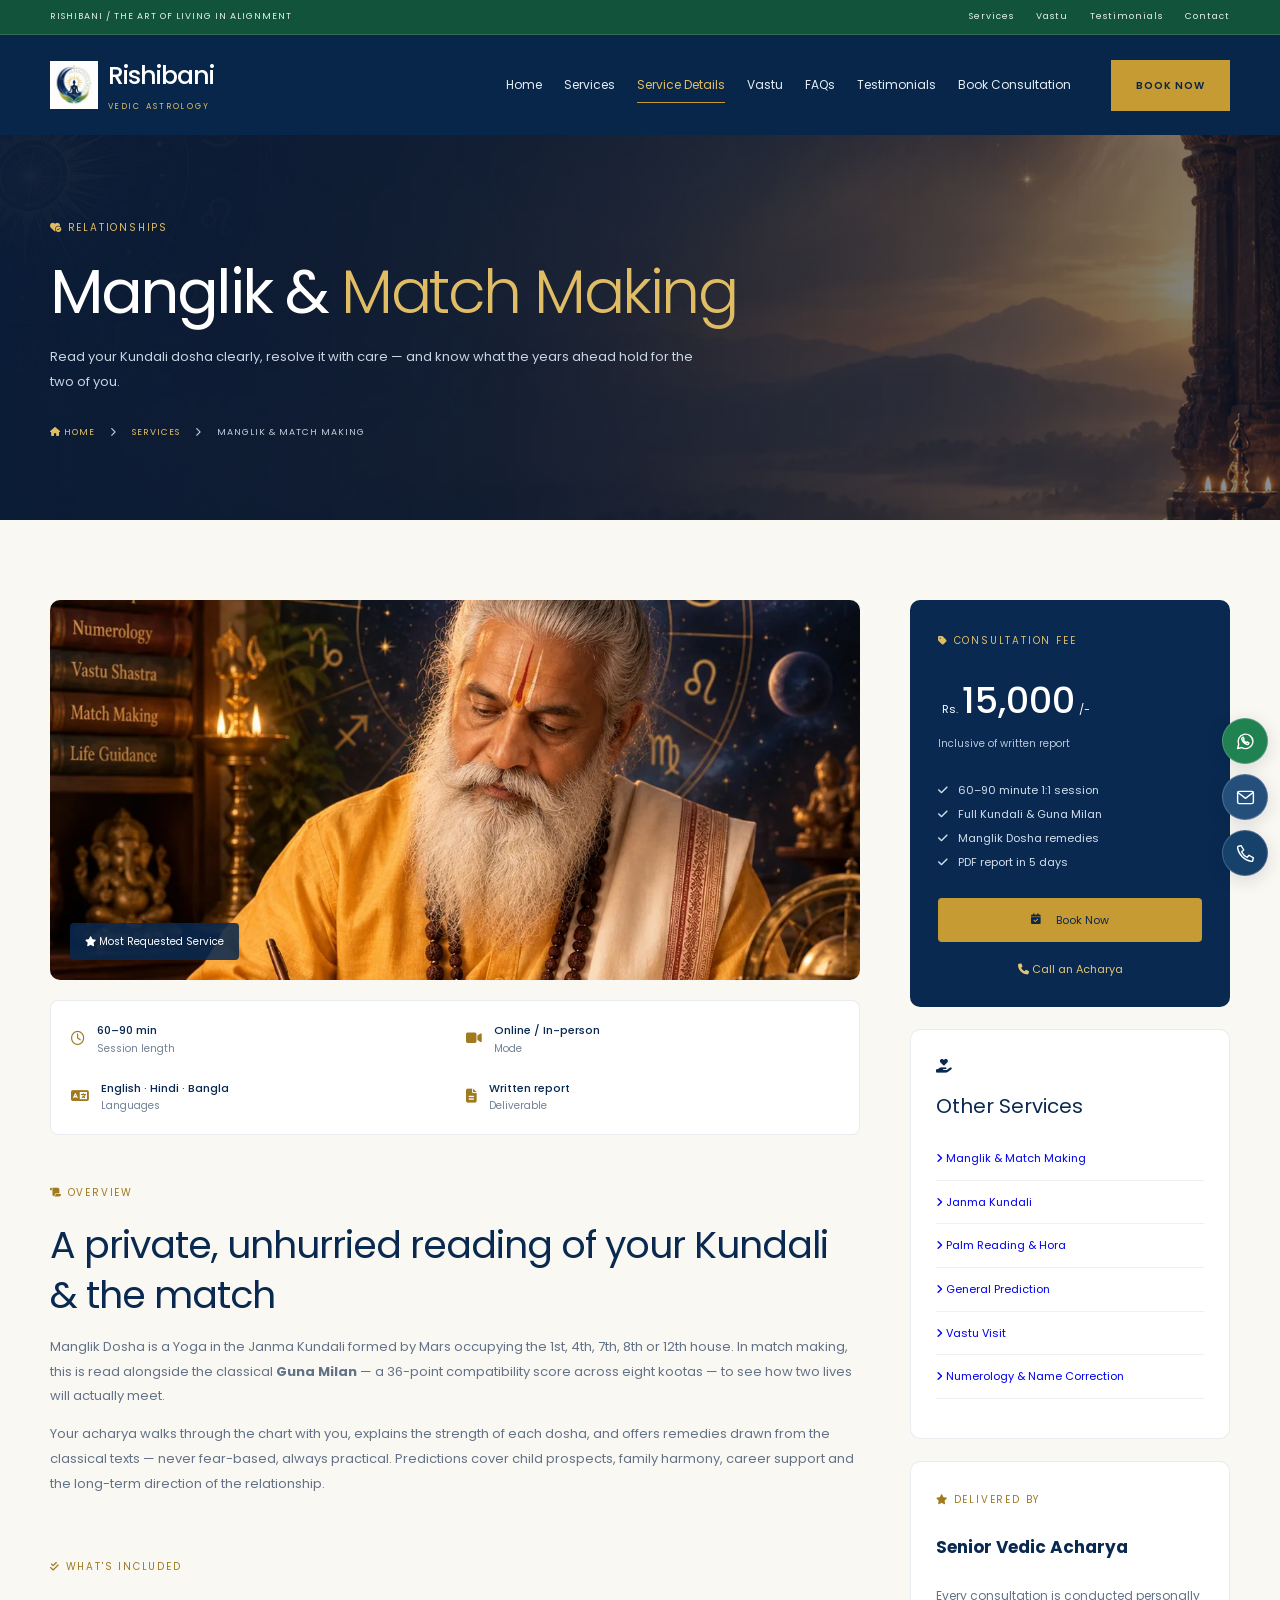
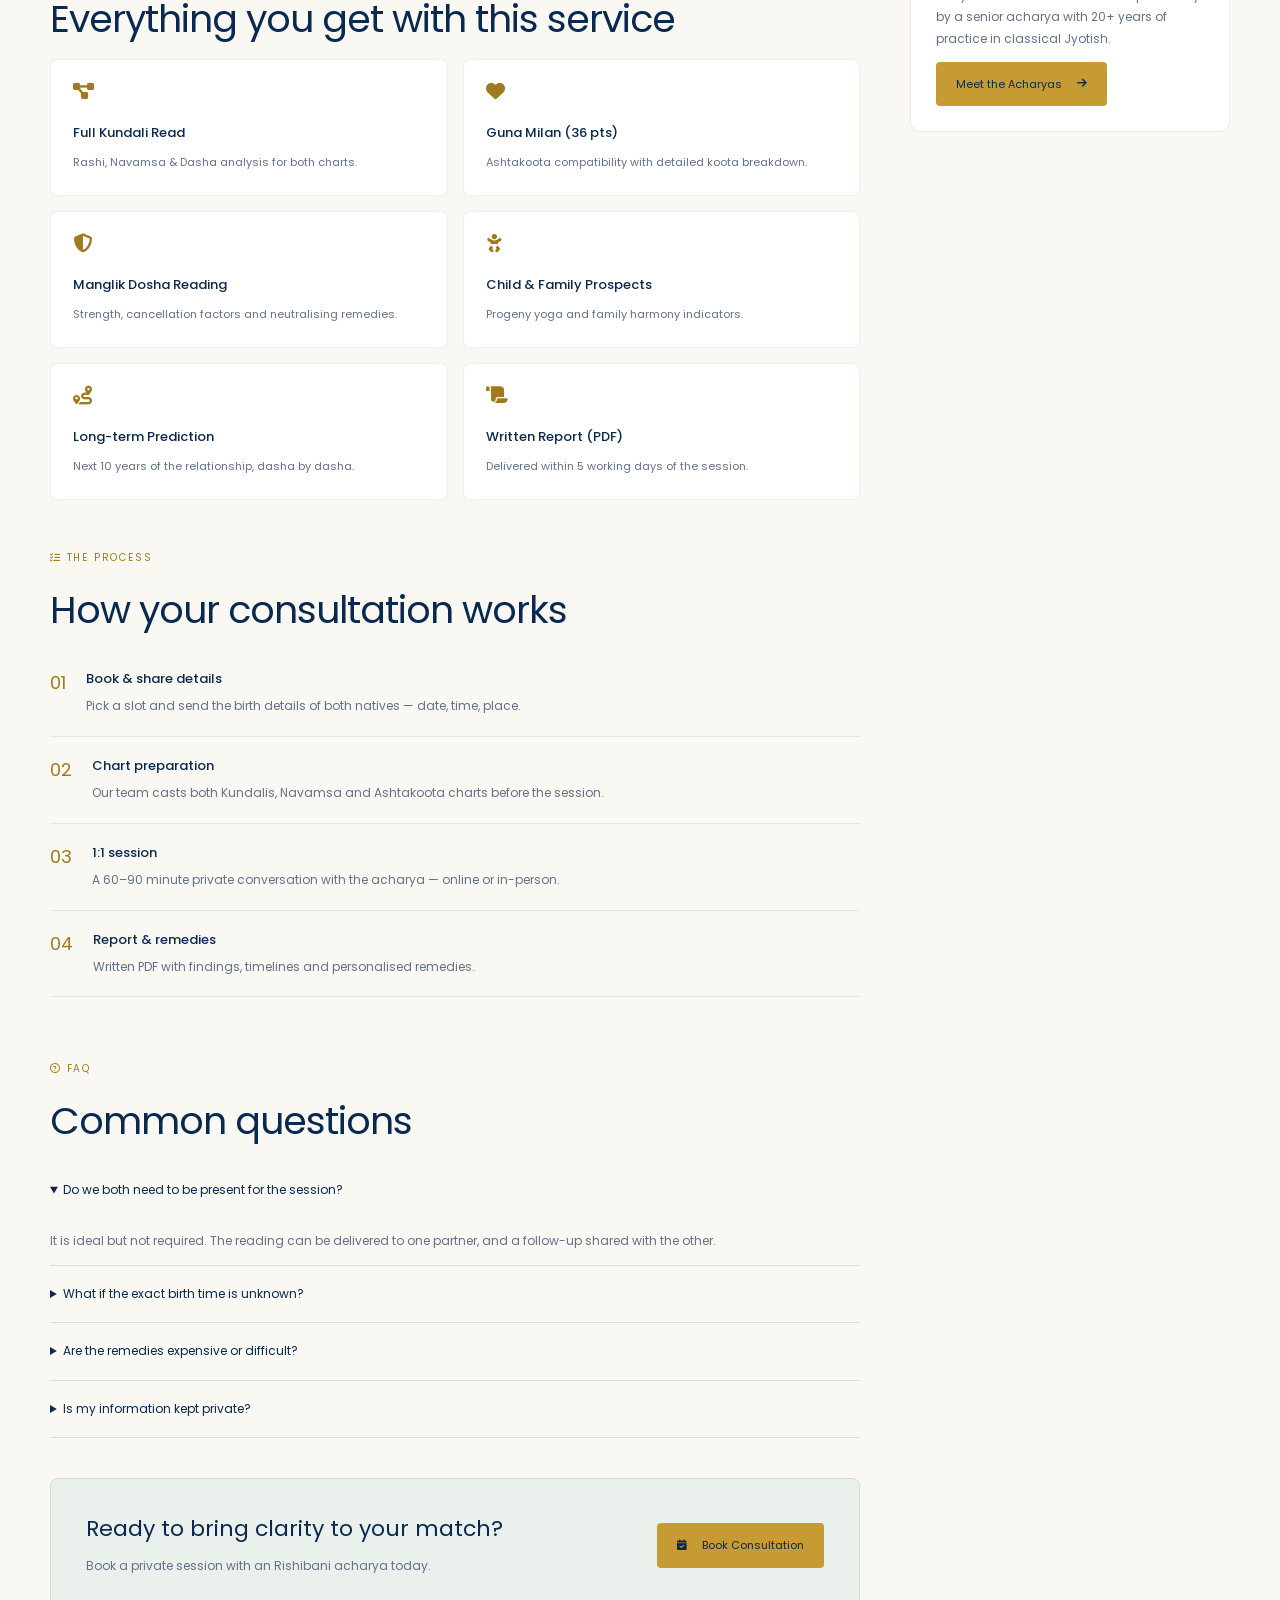
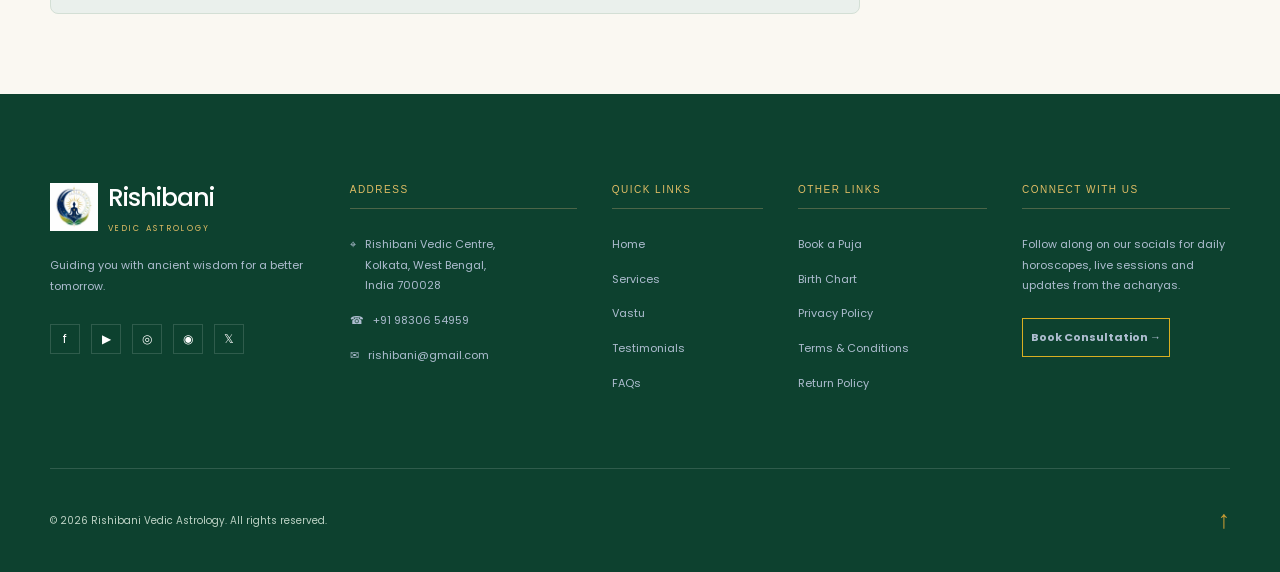
==== commit bfe821d1: "Update website" ====
--- a/service-detail.html
+++ b/service-detail.html
@@ -27,9 +27,9 @@
         <button class="menu-toggle" aria-label="Open menu" aria-expanded="false"><span></span><span></span></button>
         <div class="nav-links">
           <a href="index.html">Home</a>
-          <a href="services.html">Services</a><a href="service-detail.html" aria-current="page">Service Details</a><a href="index.html#vastu">Vastu</a><a href="index.html#faq">FAQs</a><a href="index.html#testimonials">Testimonials</a>
+          <a href="services.html">Services</a><a href="service-detail.html" aria-current="page">Service Details</a><a href="index.html#vastu">Vastu</a><a href="index.html#faq">FAQs</a><a href="index.html#testimonials">Testimonials</a><a href="booking.html">Book Consultation</a>
         </div>
-        <a class="outline-button nav-cta" href="index.html#book">Book Now</a>
+        <a class="outline-button nav-cta" href="booking.html">Book Now</a>
       </nav>
 
     </header>
--- a/styles.css
+++ b/styles.css
@@ -3859,3 +3859,388 @@
     flex-wrap:wrap
   }
 }
+
+
+/* ===================== Booking page ===================== */
+
+.bkg-wrap {
+  padding:80px 0 110px
+}
+
+.bkg-grid {
+  display:grid;
+  grid-template-columns:minmax(0,1fr) 320px;
+  gap:50px;
+  align-items:start
+}
+
+.bkg-form {
+  display:flex;
+  flex-direction:column;
+  gap:0
+}
+
+.bkg-section {
+  position:relative;
+  padding:40px 0 40px 55px;
+  border-bottom:1px solid #09295016
+}
+
+.bkg-form>.bkg-section:first-child {
+  padding-top:0
+}
+
+.bkg-form>.bkg-section:last-child {
+  border-bottom:0;
+  padding-bottom:0
+}
+
+.bkg-num {
+  position:absolute;
+  left:0;
+  top:40px;
+  font-family:var(--serif);
+  font-size:28px;
+  color:#c9d4de
+}
+
+.bkg-form>.bkg-section:first-child .bkg-num {
+  top:0
+}
+
+.bkg-section-head h2 {
+  font-size:clamp(20px,2.4vw,26px);
+  line-height:1.3;
+  margin:0 0 8px
+}
+
+.bkg-section-head p {
+  font-size:12px;
+  color:#637288;
+  margin:0 0 22px;
+  max-width:520px
+}
+
+.bkg-row {
+  display:grid;
+  grid-template-columns:1fr 1fr;
+  gap:18px
+}
+
+.bkg-field {
+  margin-bottom:18px
+}
+
+.bkg-row .bkg-field {
+  margin-bottom:0
+}
+
+.bkg-field label {
+  display:block;
+  font-size:11px;
+  font-weight:500;
+  letter-spacing:.3px;
+  color:#092950;
+  margin-bottom:8px
+}
+
+.bkg-field .req {
+  color:#c0392b;
+  margin-left:3px
+}
+
+.bkg-field .opt {
+  color:#8b96a4;
+  font-weight:400
+}
+
+.bkg-field input,
+.bkg-field select,
+.bkg-field textarea {
+  width:100%;
+  border:1px solid #09295022;
+  background:#fff;
+  border-radius:6px;
+  padding:13px 14px;
+  font:13px "Poppins",sans-serif;
+  color:#092950
+}
+
+.bkg-field textarea {
+  resize:vertical;
+  min-height:90px
+}
+
+.bkg-field input:focus,
+.bkg-field select:focus,
+.bkg-field textarea:focus {
+  outline:2px solid #c69b34;
+  outline-offset:1px
+}
+
+.bkg-birth {
+  margin-top:6px;
+  padding:20px;
+  background:#faf6ea;
+  border:1px solid #e6dab7;
+  border-radius:8px
+}
+
+.bkg-birth-note {
+  font-size:11px;
+  color:#8a6d24;
+  margin:0 0 16px;
+  display:flex;
+  gap:8px;
+  align-items:flex-start
+}
+
+.bkg-birth-note i {
+  margin-top:1px
+}
+
+.bkg-toggle {
+  display:flex;
+  gap:10px;
+  margin-bottom:22px;
+  flex-wrap:wrap
+}
+
+.bkg-toggle-wide label {
+  flex:1;
+  min-width:180px
+}
+
+.bkg-toggle input {
+  position:absolute;
+  opacity:0;
+  width:0;
+  height:0
+}
+
+.bkg-toggle span {
+  display:flex;
+  align-items:center;
+  justify-content:center;
+  gap:8px;
+  padding:12px 18px;
+  border:1px solid #09295022;
+  border-radius:30px;
+  font-size:11px;
+  color:#637288;
+  cursor:pointer;
+  text-align:center
+}
+
+.bkg-toggle-wide span {
+  border-radius:8px
+}
+
+.bkg-toggle input:checked+span {
+  background:#092950;
+  border-color:#092950;
+  color:#fff
+}
+
+.bkg-toggle input:focus-visible+span {
+  outline:2px solid #c69b34;
+  outline-offset:2px
+}
+
+.bkg-check {
+  display:flex;
+  align-items:flex-start;
+  gap:10px;
+  font-size:11px;
+  color:#637288;
+  margin:6px 0 26px;
+  cursor:pointer
+}
+
+.bkg-check input {
+  margin-top:2px
+}
+
+.bkg-submit {
+  display:inline-flex;
+  align-items:center;
+  justify-content:center;
+  gap:12px;
+  width:100%;
+  border:0;
+  background:#c69b34;
+  color:#092950;
+  padding:16px 20px;
+  border-radius:6px;
+  font:500 12px "Poppins",sans-serif;
+  letter-spacing:.3px;
+  cursor:pointer
+}
+
+.bkg-submit:hover {
+  background:#deb956
+}
+
+.bkg-form-note {
+  font-size:10px;
+  color:#8b96a4;
+  text-align:center;
+  margin:14px 0 0
+}
+
+/* Sidebar summary */
+.bkg-side {
+  position:sticky;
+  top:110px
+}
+
+.bkg-summary {
+  background:#092950;
+  color:#fff;
+  padding:28px;
+  border-radius:10px
+}
+
+.bkg-summary-price {
+  margin:16px 0 4px;
+  color:#fff
+}
+
+.bkg-summary-price .amt {
+  font-size:32px;
+  font-family:var(--serif)
+}
+
+.bkg-summary-list {
+  list-style:none;
+  padding:0;
+  margin:22px 0 0;
+  display:flex;
+  flex-direction:column;
+  gap:14px
+}
+
+.bkg-summary-list li {
+  display:flex;
+  align-items:center;
+  gap:10px;
+  font-size:11px;
+  color:#d2dfed;
+  padding-top:14px;
+  border-top:1px solid #ffffff22
+}
+
+.bkg-summary-list li:first-child {
+  padding-top:0;
+  border-top:0
+}
+
+.bkg-summary-list i {
+  color:#e2c578;
+  width:14px
+}
+
+/* Confirmation panel */
+.bkg-success {
+  background:#fff;
+  border:1px solid #09295016;
+  border-radius:12px;
+  padding:60px 50px;
+  text-align:center
+}
+
+.bkg-success-icon {
+  display:inline-flex;
+  align-items:center;
+  justify-content:center;
+  width:56px;
+  height:56px;
+  border-radius:50%;
+  background:#e9f5ec;
+  color:#2e8b57;
+  font-size:22px;
+  margin-bottom:20px
+}
+
+.bkg-success h2 {
+  font-size:28px;
+  margin:0 0 10px
+}
+
+.bkg-success>p {
+  color:#637288;
+  font-size:13px;
+  margin:0 0 20px
+}
+
+.bkg-success-id {
+  display:inline-block;
+  background:#faf6ea;
+  border:1px dashed #d8b968;
+  border-radius:6px;
+  padding:10px 20px;
+  font-size:12px;
+  color:#092950;
+  margin-bottom:24px
+}
+
+.bkg-success-list {
+  list-style:none;
+  padding:0;
+  margin:0 0 24px;
+  display:inline-flex;
+  flex-direction:column;
+  gap:10px;
+  text-align:left
+}
+
+.bkg-success-list li {
+  font-size:12px;
+  color:#48546a
+}
+
+.bkg-success-list b {
+  color:#092950;
+  font-weight:500
+}
+
+.bkg-success-note {
+  font-size:11px;
+  color:#8b96a4;
+  margin:0 0 26px
+}
+
+.bkg-success .btn-gold {
+  display:inline-flex;
+  align-items:center;
+  gap:10px
+}
+
+@media(max-width:900px) {
+  .bkg-grid {
+    grid-template-columns:1fr
+  }
+  .bkg-side {
+    position:static
+  }
+}
+
+@media(max-width:600px) {
+  .bkg-wrap {
+    padding:55px 0 75px
+  }
+  .bkg-section {
+    padding-left:0;
+    padding-top:55px
+  }
+  .bkg-num {
+    top:0
+  }
+  .bkg-row {
+    grid-template-columns:1fr;
+    gap:0
+  }
+  .bkg-success {
+    padding:40px 22px
+  }
+}
